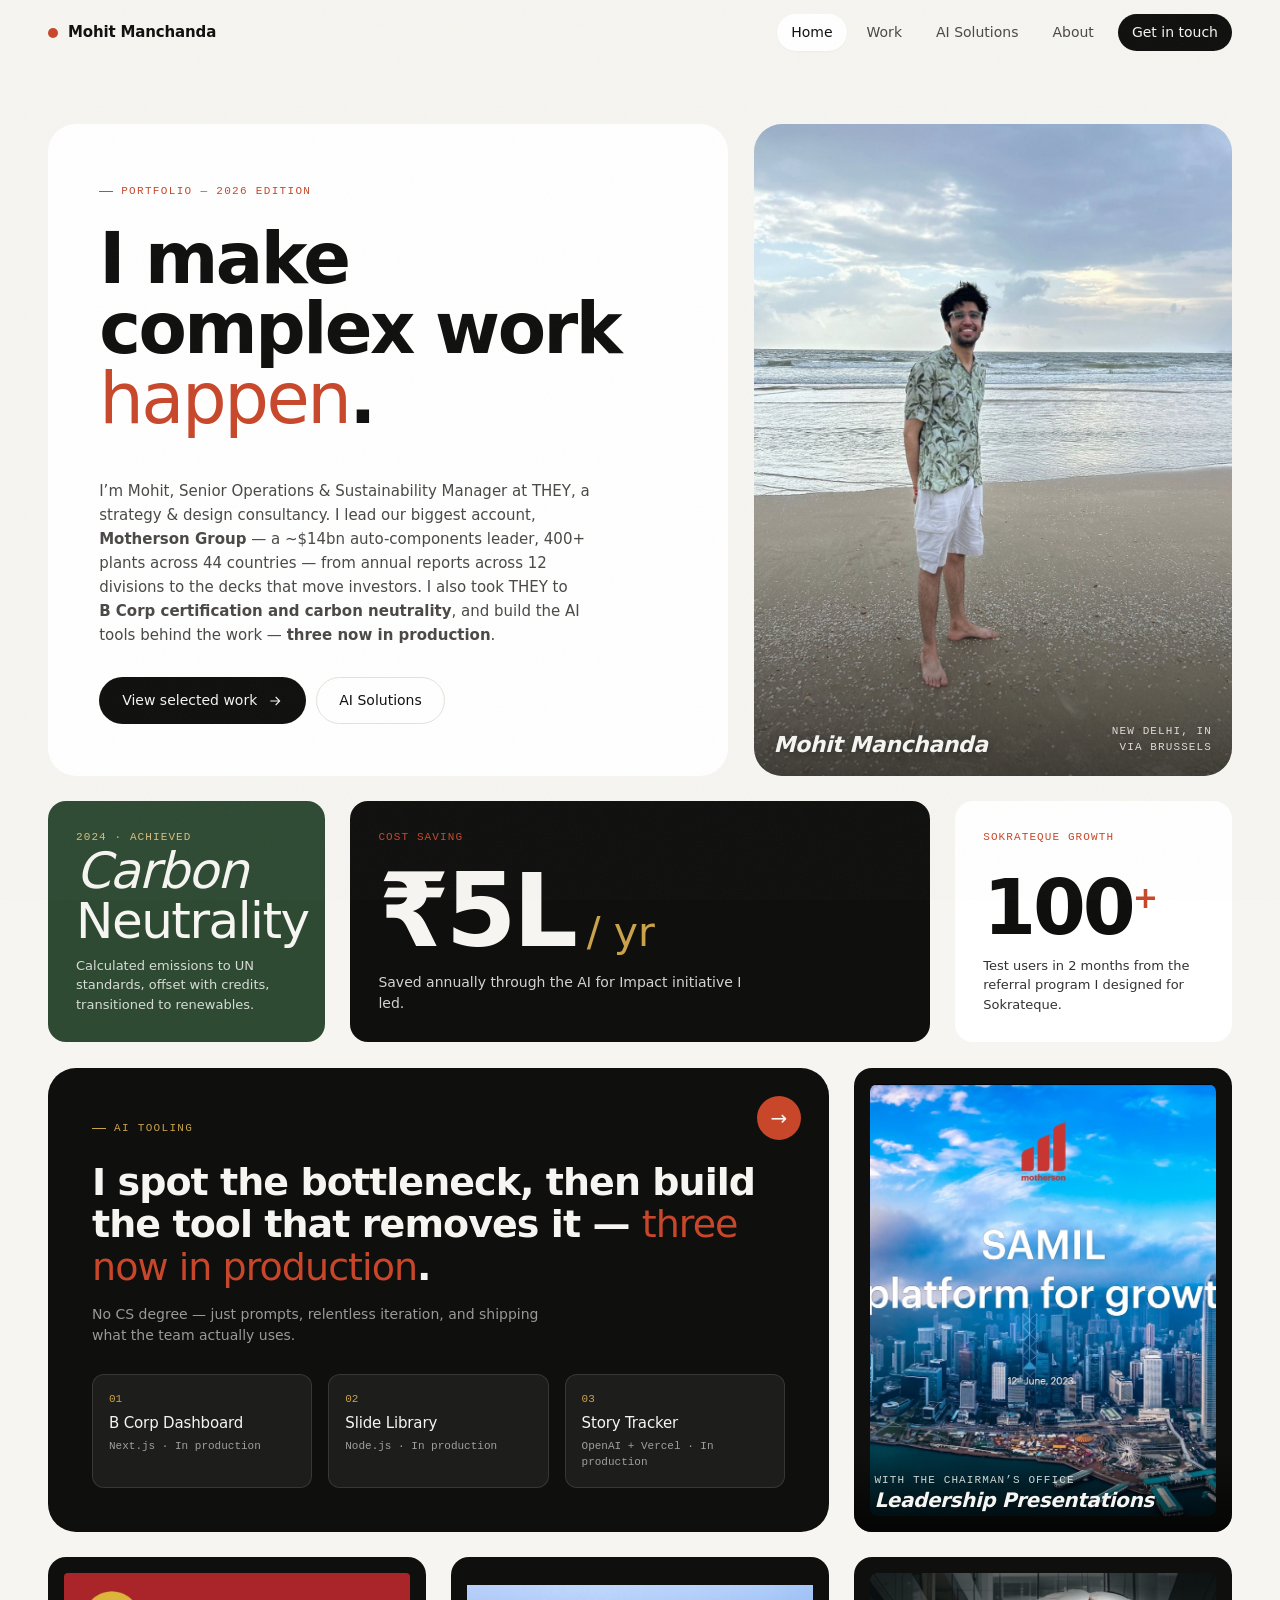
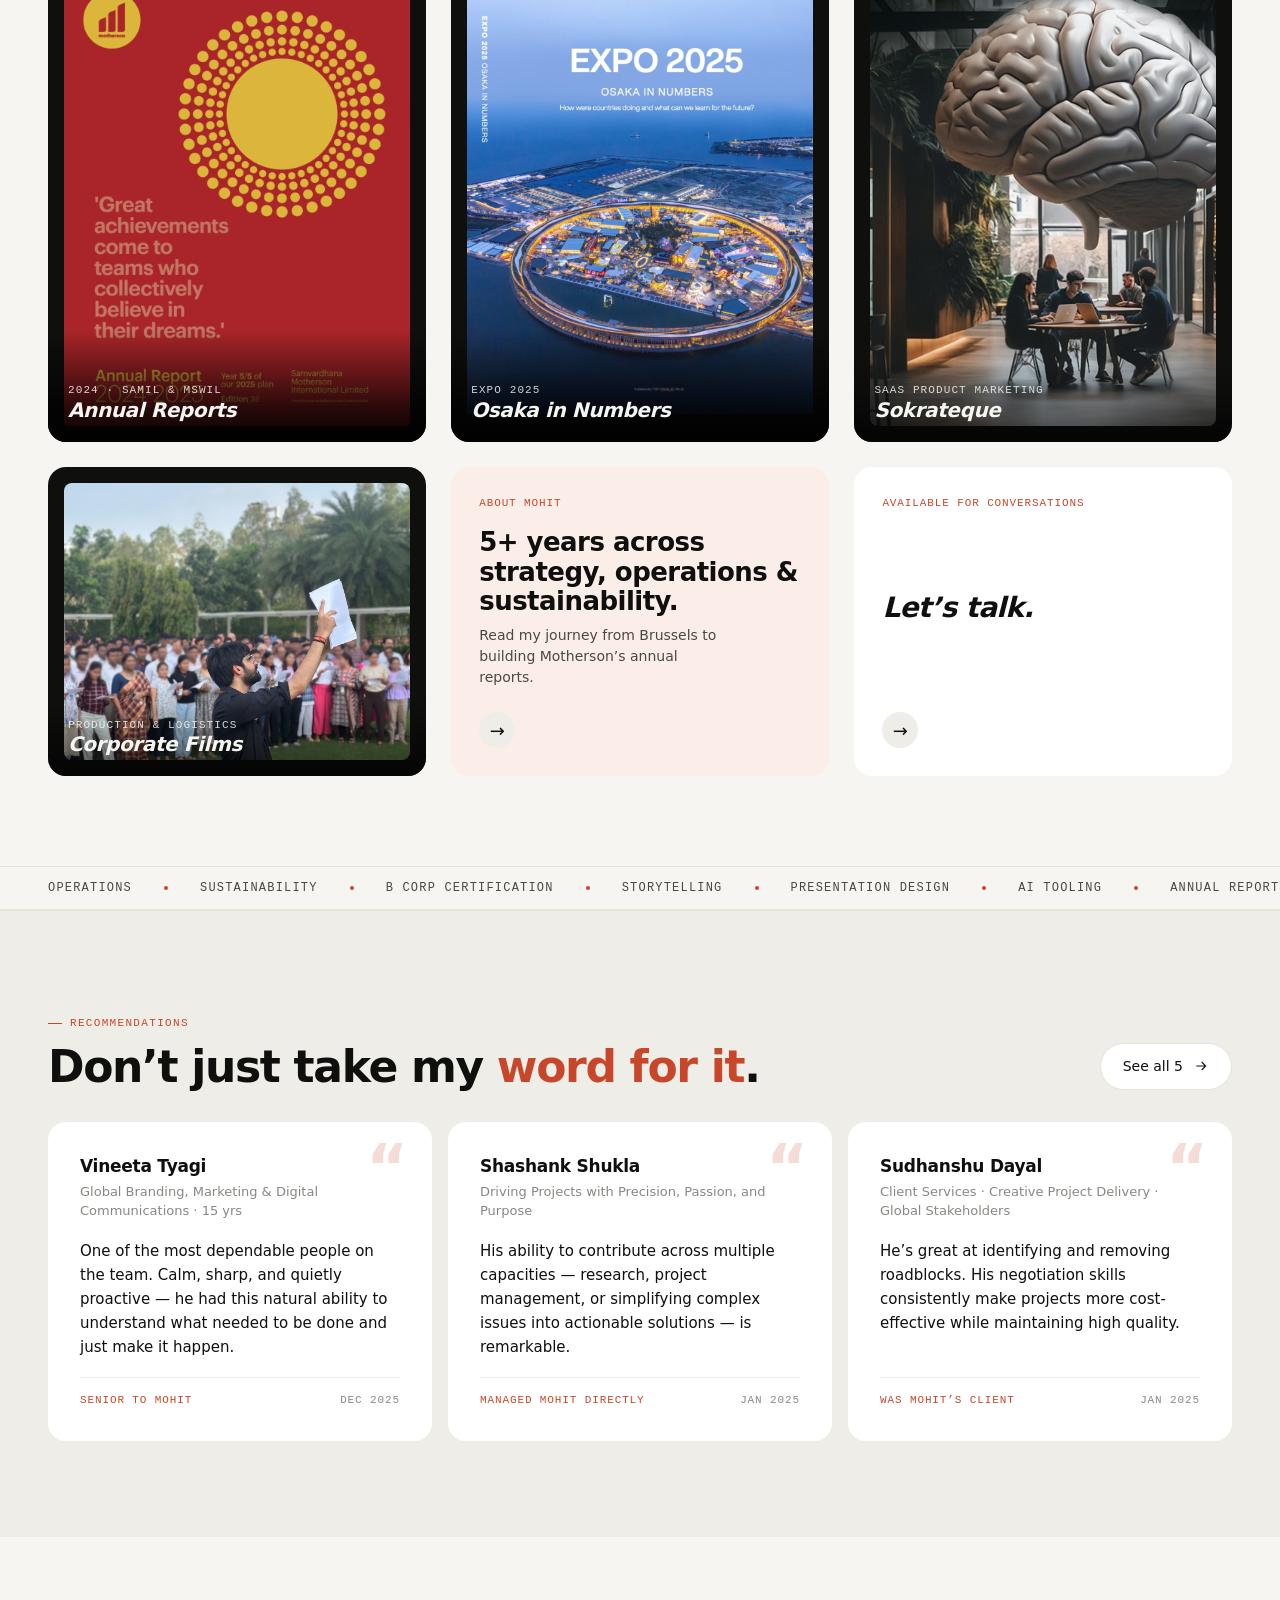
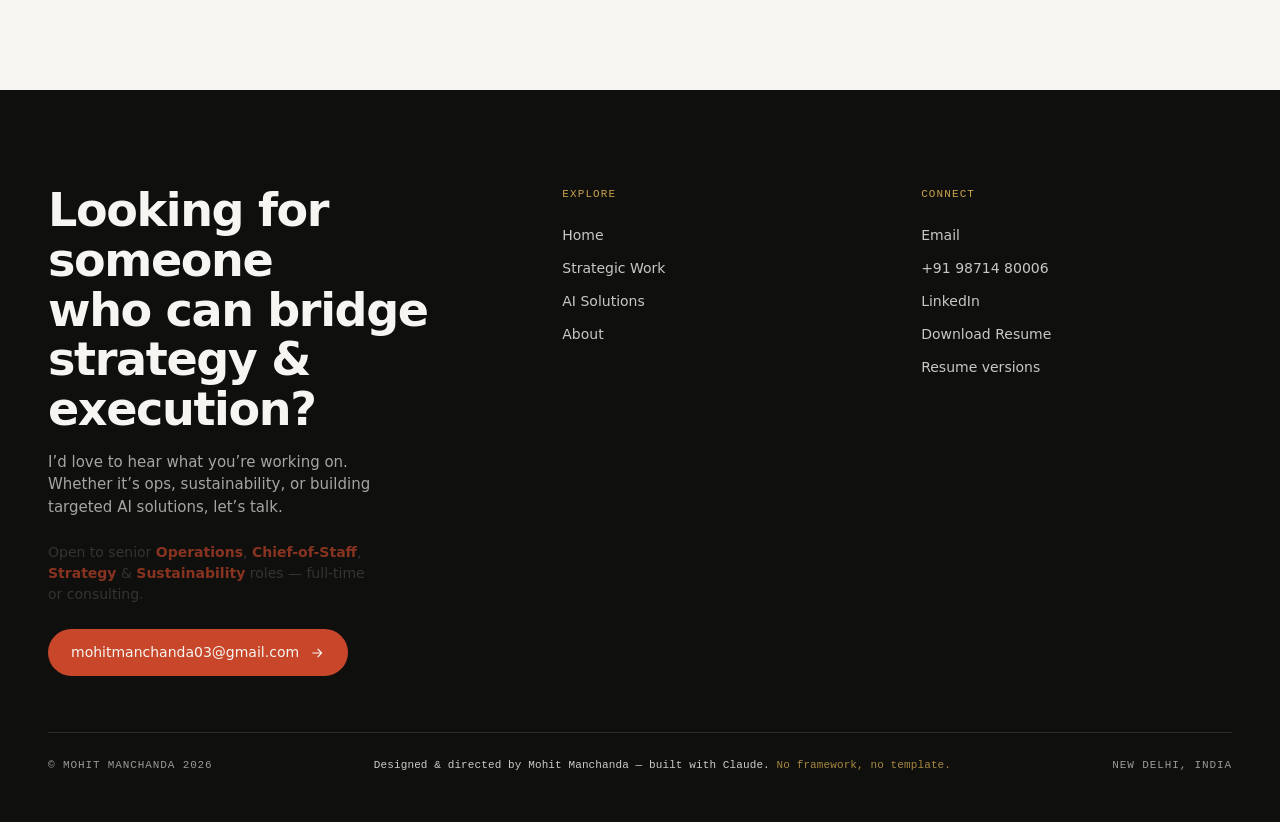
==== index.html @ 983c3a4b "Initial commit — Mohit Manchanda portfolio (static site) Hand-directed by Mohit, built with Claude. " ====
<!DOCTYPE html>
<html lang="en">
<head>
  <meta charset="UTF-8">
  <meta name="viewport" content="width=device-width, initial-scale=1.0">
  <title>Mohit Manchanda — Senior Operations & Sustainability Manager</title>
  <meta name="description" content="Senior Ops & Sustainability Manager at THEY. I work with leadership to turn strategy into delivered outcomes for THEY's biggest client, Motherson Group (a ~$14bn global auto-components leader) — I also took THEY to Carbon Neutrality, and built the AI tools the work needs.">
  <link rel="icon" type="image/svg+xml" href="favicon.svg">
  <link rel="canonical" href="https://mohitmanchanda.me/">
  <!-- Social preview -->
  <meta property="og:type" content="website">
  <meta property="og:url" content="https://mohitmanchanda.me/">
  <meta property="og:title" content="Mohit Manchanda — Operations & strategy leader for complex, high-stakes work">
  <meta property="og:description" content="Senior Ops & Sustainability Manager at THEY. Leads the work for THEY's biggest client, Motherson Group (~$14bn global auto-components leader). Took THEY to Carbon Neutrality. Builds the AI tools the work needs.">
  <meta property="og:image" content="https://mohitmanchanda.me/images/og-image.jpg">
  <meta property="og:image:width" content="1200">
  <meta property="og:image:height" content="630">
  <meta name="twitter:card" content="summary_large_image">
  <meta name="twitter:title" content="Mohit Manchanda — Operations & strategy leader for complex, high-stakes work">
  <meta name="twitter:description" content="Senior Ops & Sustainability Manager. Leads the work for Motherson Group (~$14bn auto-components leader). Took THEY to Carbon Neutrality. Builds the AI tools the work needs.">
  <meta name="twitter:image" content="https://mohitmanchanda.me/images/og-image.jpg">
  <script>document.documentElement.classList.add("motion");</script>

  <link rel="stylesheet" href="style.css">
</head>
<body>
  <a href="#main" class="skip-link">Skip to main content</a>

  <!-- Shared Nav -->
  <nav class="nav">
    <div class="nav-inner">
      <a href="index.html" class="brand">
        <span class="brand-dot"></span>
        <span>Mohit Manchanda</span>
      </a>
      <div class="nav-links">
        <a href="index.html" class="active">Home</a>
        <a href="work.html">Work</a>
        <a href="tools.html">AI Solutions</a>
        <a href="about.html">About</a>
        <a href="about.html#contact" class="nav-cta">Get in touch</a>
      </div>
      <button class="nav-toggle" aria-label="Open menu" aria-expanded="false">
        <svg viewBox="0 0 24 24" fill="none" stroke="currentColor" stroke-width="2" stroke-linecap="round">
          <line class="bar bar-top" x1="3" y1="7" x2="21" y2="7"/>
          <line class="bar bar-mid" x1="3" y1="12" x2="21" y2="12"/>
          <line class="bar bar-bot" x1="3" y1="17" x2="21" y2="17"/>
        </svg>
      </button>
    </div>
  </nav>

  <!-- ============================================
       BENTO GRID
       ============================================ -->
  <main class="bento" id="main">

    <!-- HERO -->
    <div class="tile-hero">
      <div>
        <span class="eyebrow">Portfolio &mdash; 2026 Edition</span>
        <h1>I make complex work<span class="gap-close" aria-hidden="true"></span><em>happen</em>.</h1>
      </div>
      <div class="hero-foot">
        <p>I&rsquo;m Mohit, Senior Operations &amp; Sustainability Manager at THEY, a strategy &amp; design consultancy. I lead our biggest account, <strong>Motherson Group</strong> &mdash; a ~$14bn auto-components leader, 400+ plants across 44 countries &mdash; from annual reports across 12 divisions to the decks that move investors. I also took THEY to <strong>B&nbsp;Corp certification and carbon neutrality</strong>, and build the AI tools behind the work &mdash; <strong>three now in production</strong>.</p>
        <div class="hero-ctas">
          <a href="work.html" class="btn-pill btn-dark">
            <span>View selected work</span>
            <svg viewBox="0 0 24 24" fill="none" stroke="currentColor" stroke-width="1.6"><path d="M5 12h14M13 6l6 6-6 6"/></svg>
          </a>
          <a href="tools.html" class="btn-pill btn-light">
            <span>AI Solutions</span>
          </a>
        </div>
      </div>
    </div>

    <!-- PORTRAIT -->
    <div class="tile-portrait">
      <img src="images/mohit-portrait.jpg" alt="Mohit Manchanda" width="1200" height="1600">
      <div class="portrait-tag">
        <span class="portrait-name"><em>Mohit Manchanda</em></span>
        <span class="portrait-meta">New Delhi, IN<br>via Brussels</span>
      </div>
    </div>

    <!-- STAT — Carbon Neutral -->
    <div class="tile-stat tile-carbon">
      <span class="stat-tag">2024 &middot; Achieved</span>
      <span class="stat-num"><em>Carbon</em><br>Neutrality</span>
      <span class="stat-sub">Calculated emissions to UN standards, offset with credits, transitioned to renewables.</span>
    </div>

    <!-- STAT — ₹5L savings -->
    <div class="tile-stat tile-saving">
      <span class="stat-tag">Cost saving</span>
      <span class="stat-num">&#8377;5L<em> / yr</em></span>
      <span class="stat-sub">Saved annually through the AI for Impact initiative I led.</span>
    </div>

    <!-- STAT — 100+ test users -->
    <div class="tile-stat tile-users">
      <span class="stat-tag">Sokrateque growth</span>
      <span class="stat-num"><span data-count="100">100</span><sup>+</sup></span>
      <span class="stat-sub">Test users in 2 months from the referral program I designed for Sokrateque.</span>
    </div>

    <!-- TOOLS — FEATURED -->
    <a href="tools.html" class="tile-tools">
      <div>
        <span class="eyebrow">AI tooling</span>
      </div>
      <h3>I spot the bottleneck, then build the tool that removes it &mdash; <em>three now in production</em>.</h3>
      <p class="tools-aside">No CS degree &mdash; just prompts, relentless iteration, and shipping what the team actually uses.</p>

      <div class="tools-row">
        <div class="tool-mini">
          <span class="tool-num">01</span>
          <span class="tool-name">B Corp Dashboard</span>
          <span class="tool-meta">Next.js &middot; In production</span>
        </div>
        <div class="tool-mini">
          <span class="tool-num">02</span>
          <span class="tool-name">Slide Library</span>
          <span class="tool-meta">Node.js &middot; In production</span>
        </div>
        <div class="tool-mini">
          <span class="tool-num">03</span>
          <span class="tool-name">Story Tracker</span>
          <span class="tool-meta">OpenAI + Vercel &middot; In production</span>
        </div>
      </div>

      <span class="tools-arrow">&rarr;</span>
    </a>

    <!-- WORK PREVIEW: Leadership Presentations -->
    <a href="work.html#leadership" class="tile-work">
      <img loading="lazy" src="images/slide-samil-platform.jpg" alt="SAMIL investor presentation title slide for Motherson">
      <div class="work-overlay">
        <div>
          <div class="work-tag">With the Chairman&rsquo;s office</div>
          <div class="work-title"><em>Leadership Presentations</em></div>
        </div>
      </div>
    </a>

    <!-- WORK PREVIEW: Annual Reports -->
    <a href="work.html#annual-reports" class="tile-work is-cover">
      <img loading="lazy" src="images/annual-samil-2025.jpg" alt="SAMIL Annual Report 2024-25">
      <div class="work-overlay">
        <div>
          <div class="work-tag">2024 &middot; SAMIL &amp; MSWIL</div>
          <div class="work-title"><em>Annual Reports</em></div>
        </div>
      </div>
    </a>

    <!-- WORK PREVIEW: Osaka Expo -->
    <a href="work.html#osaka" class="tile-work is-cover">
      <img loading="lazy" src="images/osaka-cover.jpg" alt="Expo 2025 Osaka in Numbers">
      <div class="work-overlay">
        <div>
          <div class="work-tag">Expo 2025</div>
          <div class="work-title"><em>Osaka in Numbers</em></div>
        </div>
      </div>
    </a>

    <!-- WORK PREVIEW: Sokrateque -->
    <a href="work.html#sokrateque" class="tile-work">
      <img loading="lazy" src="images/sokrateque-creative.jpg" alt="Sokrateque AI platform">
      <div class="work-overlay">
        <div>
          <div class="work-tag">SaaS Product Marketing</div>
          <div class="work-title"><em>Sokrateque</em></div>
        </div>
      </div>
    </a>

    <!-- WORK PREVIEW: Corporate Films -->
    <a href="work.html#films" class="tile-work">
      <img loading="lazy" src="images/mohit-directing.jpg" alt="On set of a corporate film">
      <div class="work-overlay">
        <div>
          <div class="work-tag">Production &amp; Logistics</div>
          <div class="work-title"><em>Corporate Films</em></div>
        </div>
      </div>
    </a>

    <!-- ABOUT TILE -->
    <a href="about.html" class="tile-about">
      <span class="tag tag-accent">About Mohit</span>
      <div>
        <h3>5+ years across strategy, operations &amp; sustainability.</h3>
        <p>Read my journey from Brussels to building Motherson&rsquo;s annual reports.</p>
      </div>
      <span class="contact-arrow">&rarr;</span>
    </a>

    <!-- CONTACT TILE -->
    <a href="mailto:mohitmanchanda03@gmail.com" class="tile-contact">
      <span class="tag tag-accent">Available for conversations</span>
      <h3><em>Let&rsquo;s talk.</em></h3>
      <span class="contact-arrow">&rarr;</span>
    </a>

  </main>

  <!-- Marquee band -->
  <div class="marquee">
    <div class="marquee-track">
      <span>Operations</span> <span class="dot"></span>
      <span>Sustainability</span> <span class="dot"></span>
      <span>B Corp Certification</span> <span class="dot"></span>
      <span>Storytelling</span> <span class="dot"></span>
      <span>Presentation Design</span> <span class="dot"></span>
      <span>AI Tooling</span> <span class="dot"></span>
      <span>Annual Reports</span> <span class="dot"></span>
      <span>Cross-functional Leadership</span> <span class="dot"></span>
      <span>Operations</span> <span class="dot"></span>
      <span>Sustainability</span> <span class="dot"></span>
      <span>B Corp Certification</span> <span class="dot"></span>
      <span>Storytelling</span> <span class="dot"></span>
      <span>Presentation Design</span> <span class="dot"></span>
      <span>AI Tooling</span> <span class="dot"></span>
      <span>Annual Reports</span> <span class="dot"></span>
      <span>Cross-functional Leadership</span> <span class="dot"></span>
    </div>
  </div>

  <!-- Recommendations -->
  <section class="home-recs">
    <div class="home-recs-inner">
      <div class="home-recs-head">
        <div>
          <span class="eyebrow">Recommendations</span>
          <h2 class="home-recs-title">Don&rsquo;t just take my <em>word for it</em>.</h2>
        </div>
        <a href="about.html#recommendations" class="btn-pill btn-light">
          <span>See all 5</span>
          <svg viewBox="0 0 24 24" fill="none" stroke="currentColor" stroke-width="1.6"><path d="M5 12h14M13 6l6 6-6 6"/></svg>
        </a>
      </div>

      <div class="rec-grid rec-grid-3">
        <article class="rec">
          <header class="rec-head">
            <span class="rec-name">Vineeta Tyagi</span>
            <span class="rec-title">Global Branding, Marketing &amp; Digital Communications &middot; 15 yrs</span>
          </header>
          <p class="rec-quote">One of the most dependable people on the team. Calm, sharp, and quietly proactive &mdash; he had this natural ability to understand what needed to be done and just make it happen.</p>
          <div class="rec-foot">
            <span class="rec-relation">Senior to Mohit</span>
            <span class="rec-date">Dec 2025</span>
          </div>
        </article>

        <article class="rec">
          <header class="rec-head">
            <span class="rec-name">Shashank Shukla</span>
            <span class="rec-title">Driving Projects with Precision, Passion, and Purpose</span>
          </header>
          <p class="rec-quote">His ability to contribute across multiple capacities &mdash; research, project management, or simplifying complex issues into actionable solutions &mdash; is remarkable.</p>
          <div class="rec-foot">
            <span class="rec-relation">Managed Mohit directly</span>
            <span class="rec-date">Jan 2025</span>
          </div>
        </article>

        <article class="rec">
          <header class="rec-head">
            <span class="rec-name">Sudhanshu Dayal</span>
            <span class="rec-title">Client Services &middot; Creative Project Delivery &middot; Global Stakeholders</span>
          </header>
          <p class="rec-quote">He&rsquo;s great at identifying and removing roadblocks. His negotiation skills consistently make projects more cost-effective while maintaining high quality.</p>
          <div class="rec-foot">
            <span class="rec-relation">Was Mohit&rsquo;s client</span>
            <span class="rec-date">Jan 2025</span>
          </div>
        </article>
      </div>
    </div>
  </section>

  <!-- Shared Footer -->
  <footer class="footer">
    <div class="footer-inner">
      <div class="footer-lead">
        <h3>Looking for someone<br>who can bridge<br>strategy &amp; execution?</h3>
        <p>I&rsquo;d love to hear what you&rsquo;re working on. Whether it&rsquo;s ops, sustainability, or building targeted AI solutions, let&rsquo;s talk.</p>
        <p style="margin-top: 14px; font-size: 14px; color: var(--text-soft);">Open to senior <strong style="color: var(--accent);">Operations</strong>, <strong style="color: var(--accent);">Chief-of-Staff</strong>, <strong style="color: var(--accent);">Strategy</strong> &amp; <strong style="color: var(--accent);">Sustainability</strong> roles &mdash; full-time or consulting.</p>
        <a href="mailto:mohitmanchanda03@gmail.com" class="btn-pill">
          <span>mohitmanchanda03@gmail.com</span>
          <svg viewBox="0 0 24 24" fill="none" stroke="currentColor" stroke-width="1.6"><path d="M5 12h14M13 6l6 6-6 6"/></svg>
        </a>
      </div>
      <div class="footer-col">
        <h4>Explore</h4>
        <a href="index.html">Home</a>
        <a href="work.html">Strategic Work</a>
        <a href="tools.html">AI Solutions</a>
        <a href="about.html">About</a>
      </div>
      <div class="footer-col">
        <h4>Connect</h4>
        <a href="mailto:mohitmanchanda03@gmail.com">Email</a>
        <a href="tel:+919871480006">+91 98714 80006</a>
        <a href="https://www.linkedin.com/in/mohitmanchanda/" target="_blank">LinkedIn</a>
        <a href="Mohit_creative_resume.pdf" target="_blank">Download Resume</a>
        <a href="resumes.html">Resume versions</a>
      </div>
    </div>
    <div class="footer-base">
      <span>&copy; Mohit Manchanda 2026</span>
      <span class="colophon">Designed &amp; directed by Mohit Manchanda &mdash; built with Claude. <em>No framework, no template.</em></span>
      <span>New Delhi, India</span>
    </div>
  </footer>

  <script src="script.js"></script>
</body>
</html>
---- style.css ----
/* ============================================
   Mohit Manchanda — Portfolio
   Modern, confident, multi-page.
   ============================================ */

:root {
  /* Surface */
  --bg:           #F6F5F1;
  --bg-elevated:  #FFFFFF;
  --bg-dark:      #0F0F0E;
  --bg-soft:      #EFEDE7;

  /* Text */
  --text:         #0F0F0E;
  --text-soft:    #4A4845;
  --text-mute:    #8A8782;
  --text-invert:  #F6F5F1;

  /* Lines */
  --line:         #E5E2DA;
  --line-soft:    #EFEDE7;

  /* Accent — warm rust (committed) */
  --accent:       #C8472A;
  --accent-deep:  #9F371F;
  --accent-soft:  #FBEEE8;

  /* Secondary — moss (for sustainability tags) */
  --moss:         #2E4A33;
  --moss-soft:    #E6EEE5;

  /* Highlight */
  --gold:         #C9A24B;

  /* Type — Apple system stack everywhere */
  --font-sans: -apple-system, BlinkMacSystemFont, 'SF Pro Display', 'SF Pro Text', system-ui, 'Helvetica Neue', sans-serif;
  --font-serif: -apple-system, BlinkMacSystemFont, 'SF Pro Display', system-ui, sans-serif;
  --font-mono: ui-monospace, 'SF Mono', Menlo, Monaco, 'Cascadia Mono', monospace;

  /* Geometry */
  --radius: 18px;
  --radius-sm: 12px;
  --radius-lg: 28px;
  --edge: clamp(20px, 4vw, 48px);
  --max: 1440px;

  /* Shadow */
  --shadow-sm: 0 1px 2px rgba(15,15,14,0.04);
  --shadow-md: 0 8px 30px rgba(15,15,14,0.06);

  /* Motion */
  --ease: cubic-bezier(.2,.8,.2,1);
}

/* ---------- Reset ---------- */
*, *::before, *::after { box-sizing: border-box; margin: 0; padding: 0; }
html { scroll-behavior: smooth; -webkit-text-size-adjust: 100%; }
body {
  font-family: var(--font-sans);
  font-size: 16px;
  line-height: 1.5;
  color: var(--text);
  background: var(--bg);
  -webkit-font-smoothing: antialiased;
  -moz-osx-font-smoothing: grayscale;
  text-rendering: optimizeLegibility;
}
img { max-width: 100%; display: block; }
a { color: inherit; text-decoration: none; }
ul, ol { list-style: none; }
button { font: inherit; cursor: pointer; }

/* Subtle paper grain — adds warmth/tactility to the cream surface */
body::after {
  content: '';
  position: fixed;
  inset: 0;
  z-index: 9999;
  pointer-events: none;
  opacity: 0.04;
  background-image: url("data:image/svg+xml,%3Csvg xmlns='http://www.w3.org/2000/svg' width='200' height='200'%3E%3Cfilter id='n'%3E%3CfeTurbulence type='fractalNoise' baseFrequency='0.9' numOctaves='3' stitchTiles='stitch'/%3E%3C/filter%3E%3Crect width='100%25' height='100%25' filter='url(%23n)'/%3E%3C/svg%3E");
  background-size: 200px 200px;
}

/* Richer hover depth on interactive tiles */
.tile-work:hover,
.tile-about:hover,
.tile-contact:hover,
.tile-tools:hover,
.work-item:hover {
  transform: translateY(-5px);
  box-shadow: 0 22px 50px rgba(15,15,14,0.13);
  border-color: rgba(15,15,14,0.09);
}

/* ============================================
   SCROLL REVEAL (motion layer)
   Uses `translate` (independent of transform) so hover lifts never conflict.
   Gated behind .motion (set pre-paint) + reduced-motion preference.
   ============================================ */
@media (prefers-reduced-motion: no-preference) {
  .motion .tile-hero,
  .motion .tile-portrait,
  .motion .tile-stat,
  .motion .tile-tools,
  .motion .tile-work,
  .motion .tile-about,
  .motion .tile-contact,
  .motion .work-item,
  .motion .work-pair,
  .motion .statement-band-inner,
  .motion .tools-hero,
  .motion .tool-block,
  .motion .journey-row,
  .motion .skill-card,
  .motion .rec {
    opacity: 0;
    translate: 0 24px;
    transition:
      opacity 0.7s var(--ease),
      translate 0.7s var(--ease),
      transform 0.28s var(--ease),
      box-shadow 0.28s var(--ease);
  }
  .motion .reveal-in {
    opacity: 1;
    translate: 0 0;
  }
}

/* Scroll progress bar */
.scroll-progress {
  position: fixed;
  top: 0;
  left: 0;
  height: 2px;
  width: 0;
  background: var(--accent);
  z-index: 10000;
  pointer-events: none;
  transition: width 0.08s linear;
}

/* Accessible keyboard focus on every interactive element */
a:focus-visible,
button:focus-visible,
.btn-pill:focus-visible,
.tile-work:focus-visible,
.tile-about:focus-visible,
.tile-contact:focus-visible,
.tile-tools:focus-visible,
.nav-links a:focus-visible,
.nav-toggle:focus-visible,
.modal-close:focus-visible,
.case-next:focus-visible {
  outline: 2px solid var(--accent);
  outline-offset: 3px;
  border-radius: 6px;
}

/* ============================================
   NAVIGATION (shared)
   ============================================ */
.nav {
  position: sticky;
  top: 0;
  z-index: 50;
  background: color-mix(in srgb, var(--bg) 88%, transparent);
  backdrop-filter: blur(20px) saturate(1.5);
  -webkit-backdrop-filter: blur(20px) saturate(1.5);
  border-bottom: 1px solid transparent;
  transition: border-color 200ms var(--ease);
}
.nav.scrolled { border-bottom-color: var(--line); }

.nav-inner {
  max-width: var(--max);
  margin: 0 auto;
  padding: 14px var(--edge);
  display: flex;
  align-items: center;
  justify-content: space-between;
  gap: 16px;
}

.brand {
  display: inline-flex;
  align-items: center;
  gap: 10px;
  font-weight: 600;
  font-size: 15px;
  letter-spacing: -0.01em;
}
.brand-dot {
  width: 10px; height: 10px;
  border-radius: 999px;
  background: var(--accent);
  display: inline-block;
}

/* Keyboard users: jump past the nav (visually hidden until focused) */
.skip-link {
  position: absolute;
  top: -100px;
  left: 16px;
  z-index: 100;
  padding: 10px 18px;
  background: var(--bg-dark);
  color: var(--text-invert);
  border-radius: 999px;
  font-size: 14px;
  font-weight: 500;
  transition: top 160ms var(--ease);
}
.skip-link:focus { top: 12px; }

/* Selected-slides gallery inside a case modal */
.case-slides {
  display: flex;
  flex-direction: column;
  gap: 22px;
  margin-top: 4px;
}
.case-slides figure { margin: 0; }
.case-slides img {
  width: 100%;
  aspect-ratio: 16 / 9;
  object-fit: cover;
  border-radius: var(--radius-sm);
  display: block;
  background: var(--bg-dark);
}
.case-slides figcaption {
  margin-top: 10px;
  font-size: 13px;
  line-height: 1.5;
  color: var(--text-mute);
}

/* Screen-reader-only (keeps headings/labels in the a11y tree without showing them) */
.visually-hidden {
  position: absolute;
  width: 1px; height: 1px;
  margin: -1px; padding: 0; border: 0;
  clip: rect(0 0 0 0); clip-path: inset(50%);
  overflow: hidden; white-space: nowrap;
}

.nav-links {
  display: flex;
  align-items: center;
  gap: 6px;
}
.nav-links a {
  font-size: 14px;
  color: var(--text-soft);
  padding: 8px 14px;
  border-radius: 999px;
  transition: color 180ms var(--ease), background 180ms var(--ease);
}
.nav-links a:hover { color: var(--text); background: var(--bg-soft); }
.nav-links a.active {
  color: var(--text);
  background: var(--bg-elevated);
  box-shadow: var(--shadow-sm);
}
.nav-cta {
  background: var(--text) !important;
  color: var(--text-invert) !important;
  margin-left: 4px;
}
.nav-cta:hover { background: var(--accent) !important; color: var(--text-invert) !important; }

/* Mobile menu */
.nav-toggle {
  display: none;
  background: none; border: 0;
  width: 40px; height: 40px;
  align-items: center; justify-content: center;
  border-radius: 999px;
  color: var(--text);
  cursor: pointer;
  transition: background 180ms var(--ease);
}
.nav-toggle:hover { background: var(--bg-soft); }
.nav-toggle svg { width: 22px; height: 22px; }
.nav-toggle .bar {
  transition: transform 240ms var(--ease), opacity 180ms var(--ease);
  transform-origin: center;
}
.nav-toggle.is-open .bar-top { transform: translateY(5.5px) rotate(45deg); }
.nav-toggle.is-open .bar-mid { opacity: 0; }
.nav-toggle.is-open .bar-bot { transform: translateY(-5.5px) rotate(-45deg); }

/* ============================================
   FOOTER (shared)
   ============================================ */
.footer {
  padding: clamp(48px, 8vw, 96px) var(--edge) clamp(24px, 4vw, 48px);
  background: var(--bg-dark);
  color: var(--text-invert);
  margin-top: clamp(80px, 12vw, 160px);
}
.footer-inner {
  max-width: var(--max);
  margin: 0 auto;
  display: grid;
  grid-template-columns: 1.5fr 1fr 1fr;
  gap: 48px;
  margin-bottom: 56px;
}
.footer-lead h3 {
  font-family: var(--font-sans);
  font-size: clamp(28px, 3.6vw, 48px);
  font-weight: 600;
  line-height: 1.08;
  letter-spacing: -0.03em;
  margin-bottom: 16px;
}
.footer-lead p {
  color: var(--text-invert);
  opacity: 0.65;
  font-size: 15px;
  max-width: 36ch;
  margin-bottom: 24px;
}
.footer-lead .btn-pill {
  background: var(--accent);
  color: var(--text-invert);
}
.footer-col h4 {
  font-family: var(--font-mono);
  font-size: 11px;
  text-transform: uppercase;
  letter-spacing: 0.1em;
  color: var(--gold);
  margin-bottom: 16px;
  font-weight: 500;
}
.footer-col a {
  display: block;
  font-size: 14px;
  padding: 6px 0;
  color: var(--text-invert);
  opacity: 0.8;
  transition: opacity 180ms var(--ease);
}
.footer-col a:hover { opacity: 1; color: var(--gold); }
.footer-base {
  max-width: var(--max);
  margin: 0 auto;
  padding-top: 24px;
  border-top: 1px solid color-mix(in srgb, var(--text-invert) 12%, transparent);
  display: flex;
  justify-content: space-between;
  font-family: var(--font-mono);
  font-size: 11px;
  text-transform: uppercase;
  letter-spacing: 0.08em;
  color: var(--text-invert);
}
.footer-base > span:not(.colophon) { opacity: 0.6; }   /* dim copyright/location, not the signature */
.footer-base .colophon {
  text-transform: none;
  letter-spacing: 0.01em;
  opacity: 0.82;
}
.footer-base .colophon em { font-style: normal; color: var(--gold); }

/* ============================================
   SHARED COMPONENTS
   ============================================ */

/* Pill buttons */
.btn-pill {
  display: inline-flex;
  align-items: center;
  gap: 10px;
  padding: 12px 22px;
  border-radius: 999px;
  font-weight: 500;
  font-size: 14px;
  transition: transform 220ms var(--ease), background 220ms var(--ease), color 220ms var(--ease);
  border: 1px solid transparent;
}
.btn-pill:hover { transform: translateY(-1px); }
.btn-pill svg { width: 16px; height: 16px; transition: transform 220ms var(--ease); }
.btn-pill:hover svg { transform: translateX(3px); }
.btn-dark { background: var(--text); color: var(--text-invert); }
.btn-dark:hover { background: var(--accent); }
.btn-light { background: var(--bg-elevated); color: var(--text); border-color: var(--line); }
.btn-light:hover { border-color: var(--text); }

/* Eyebrow label */
.eyebrow {
  display: inline-flex;
  align-items: center;
  gap: 8px;
  font-family: var(--font-mono);
  font-size: 11px;
  text-transform: uppercase;
  letter-spacing: 0.12em;
  color: var(--accent);
  font-weight: 500;
}
.eyebrow::before {
  content: '';
  width: 14px; height: 1px;
  background: var(--accent);
}

/* Page heading */
.page-head {
  max-width: var(--max);
  margin: 0 auto;
  padding: clamp(48px, 8vw, 96px) var(--edge) clamp(32px, 4vw, 56px);
}
.page-head h1 {
  font-family: var(--font-sans);
  font-weight: 600;
  font-size: clamp(40px, 6vw, 88px);
  line-height: 1.02;
  letter-spacing: -0.035em;
  margin: 16px 0 24px;
  max-width: 18ch;
}
.page-head h1 em {
  font-style: normal;
  font-weight: 500;
  color: var(--accent);
}
.page-head .lede {
  font-size: clamp(17px, 1.4vw, 20px);
  line-height: 1.5;
  color: var(--text-soft);
  max-width: 56ch;
}

/* Cards (bento-style) */
.card {
  background: var(--bg-elevated);
  border-radius: var(--radius);
  padding: 24px;
  position: relative;
  overflow: hidden;
  transition: transform 280ms var(--ease), box-shadow 280ms var(--ease);
}
.card-link:hover { transform: translateY(-2px); box-shadow: var(--shadow-md); }
.card-dark { background: var(--bg-dark); color: var(--text-invert); }
.card-accent { background: var(--accent); color: var(--text-invert); }
.card-moss { background: var(--moss); color: var(--text-invert); }
.card-soft { background: var(--bg-soft); }

/* Tag */
.tag {
  display: inline-flex;
  align-items: center;
  font-family: var(--font-mono);
  font-size: 11px;
  text-transform: uppercase;
  letter-spacing: 0.08em;
  color: var(--text-mute);
  font-weight: 500;
}
.tag-accent { color: var(--accent); }
.tag-gold { color: var(--gold); }
.tag-moss { color: var(--moss); }

/* ============================================
   HOME — BENTO GRID
   ============================================ */
.bento {
  max-width: var(--max);
  margin: 0 auto;
  padding: clamp(32px, 4.5vw, 64px) var(--edge) clamp(56px, 7vw, 96px);
  display: grid;
  grid-template-columns: repeat(12, 1fr);
  grid-auto-rows: minmax(180px, auto);
  gap: clamp(20px, 2vw, 28px);
}

/* HERO tile (large, top-left, spans 7 cols 3 rows) */
.tile-hero {
  grid-column: span 7;
  grid-row: span 3;
  background: var(--bg-elevated);
  border-radius: var(--radius-lg);
  padding: clamp(28px, 4vw, 56px);
  display: flex;
  flex-direction: column;
  justify-content: flex-start;
  position: relative;
  overflow: hidden;
}
.tile-hero .eyebrow { margin-bottom: 24px; }
.tile-hero h1 {
  font-family: var(--font-sans);
  font-weight: 600;
  font-size: clamp(40px, 5.5vw, 80px);
  line-height: 1;
  letter-spacing: -0.035em;
  color: var(--text);
  max-width: 16ch;
}
.tile-hero h1 em {
  font-style: normal;
  font-weight: 500;
  color: var(--accent);
}
/* Signature: the gap before "happen" closes into a rust tick on load — "notice the gap, then close it" */
.tile-hero h1 .gap-close {
  display: inline-block;
  position: relative;
  width: 0.26em;
  height: 0.16em;
  vertical-align: baseline;
}
.tile-hero h1 .gap-close::before {
  content: "";
  position: absolute;
  left: 50%;
  bottom: 0.16em;
  width: 0.17em;
  height: 0.17em;
  transform: translateX(-50%);
  background: var(--accent);
  border-radius: 999px;
  opacity: 0;                 /* invisible at rest; only the on-load gesture shows it */
}
@media (prefers-reduced-motion: no-preference) {
  .motion .tile-hero h1 .gap-close::before {
    animation: gapClose 1.05s var(--ease) 0.4s both;
  }
  /* a rust hairline (the gap) appears, closes into a dot (the brand mark), holds a beat, then resolves away */
  @keyframes gapClose {
    0%   { width: 1.6em; height: 3px; opacity: 0; }
    22%  { opacity: 1; }
    55%  { width: 0.17em; height: 0.17em; opacity: 1; }
    78%  { width: 0.17em; height: 0.17em; opacity: 1; }
    100% { width: 0.17em; height: 0.17em; opacity: 0; }
  }
}
.tile-hero .hero-foot {
  display: flex;
  flex-direction: column;
  align-items: flex-start;
  gap: clamp(24px, 2.4vw, 32px);
  margin-top: clamp(28px, 3.5vw, 44px);
}
.tile-hero .hero-foot p {
  font-size: 15px;
  color: var(--text-soft);
  max-width: 54ch;
  line-height: 1.6;
}
.tile-hero .hero-ctas {
  display: flex;
  gap: 10px;
  flex-shrink: 0;
}

/* PORTRAIT tile (right of hero, spans 5 cols 3 rows) */
.tile-portrait {
  grid-column: span 5;
  grid-row: span 3;
  border-radius: var(--radius-lg);
  overflow: hidden;
  position: relative;
  background: var(--bg-soft);
}
.tile-portrait::after {
  content: '';
  position: absolute;
  inset: auto 0 0 0;
  height: 42%;
  background: linear-gradient(to top, rgba(0,0,0,0.6) 0%, rgba(0,0,0,0) 100%);
  pointer-events: none;
}
.tile-portrait img {
  width: 100%;
  height: 100%;
  object-fit: cover;
  object-position: center 22%;
  transition: transform 800ms var(--ease);
}
.tile-portrait:hover img { transform: scale(1.03); }
.tile-portrait .portrait-tag {
  position: absolute;
  z-index: 1;
  bottom: 20px;
  left: 20px;
  right: 20px;
  display: flex;
  justify-content: space-between;
  align-items: end;
  color: var(--text-invert);
  text-shadow: 0 1px 8px rgba(0,0,0,0.4);
}
.tile-portrait .portrait-name {
  font-family: var(--font-sans);
  font-size: 22px;
  line-height: 1;
  font-weight: 600;
  letter-spacing: -0.02em;
}
.tile-portrait .portrait-meta {
  font-family: var(--font-mono);
  font-size: 11px;
  text-transform: uppercase;
  letter-spacing: 0.1em;
  text-align: right;
  opacity: 0.85;
}

/* STAT tiles */
.tile-stat {
  grid-column: span 4;
  display: flex;
  flex-direction: column;
  justify-content: space-between;
  padding: 28px;
  border-radius: var(--radius);
  min-height: 200px;
}
.tile-stat .stat-tag {
  font-family: var(--font-mono);
  font-size: 11px;
  text-transform: uppercase;
  letter-spacing: 0.1em;
  font-weight: 500;
}
.tile-stat .stat-num {
  font-family: var(--font-sans);
  font-weight: 600;
  font-size: clamp(48px, 6vw, 76px);
  line-height: 1;
  letter-spacing: -0.04em;
  margin-top: auto;
  font-feature-settings: 'tnum', 'lnum';
}
.tile-stat .stat-sub {
  font-size: 13px;
  line-height: 1.5;
  margin-top: 10px;
  opacity: 0.85;
}

.tile-stat.tile-carbon {
  background: var(--moss);
  color: var(--text-invert);
}
.tile-stat.tile-carbon .stat-tag { color: #D9BE7A; } /* lighter gold → clears WCAG-AA on moss */
.tile-stat.tile-carbon .stat-num {
  font-weight: 500;
  letter-spacing: -0.03em;
  font-size: clamp(34px, 4vw, 50px);
}

.tile-stat.tile-saving {
  background: var(--bg-dark);
  color: var(--text-invert);
}
.tile-stat.tile-saving .stat-tag { color: var(--accent); }
.tile-stat.tile-saving .stat-num em {
  font-style: normal;
  font-weight: 400;
  font-size: 0.4em;
  color: var(--gold);
  letter-spacing: 0;
}

.tile-stat.tile-users {
  background: var(--bg-elevated);
}
.tile-stat.tile-users .stat-tag { color: var(--accent); }
.tile-stat.tile-users .stat-num sup {
  font-size: 0.4em;
  color: var(--accent);
  vertical-align: super;
}

/* Feature the ₹5L cost-saving stat on desktop (dominant, wide) */
@media (min-width: 1025px) {
  .tile-stat.tile-carbon { grid-column: span 3; }
  .tile-stat.tile-saving { grid-column: span 6; }
  .tile-stat.tile-users  { grid-column: span 3; }
  .tile-stat.tile-saving .stat-num { font-size: clamp(72px, 8vw, 108px); }
  .tile-stat.tile-saving .stat-sub { font-size: 14px; max-width: 42ch; }
}

/* TOOLS tile — FEATURED prominently */
.tile-tools {
  grid-column: span 8;
  grid-row: span 1;
  background: var(--bg-dark);
  color: var(--text-invert);
  border-radius: var(--radius-lg);
  padding: clamp(28px, 4vw, 44px);
  display: flex;
  flex-direction: column;
  gap: 24px;
  position: relative;
  overflow: hidden;
  text-decoration: none;
  transition: transform 280ms var(--ease);
}
.tile-tools:hover { transform: translateY(-2px); }
.tile-tools .eyebrow { color: var(--gold); }
.tile-tools .eyebrow::before { background: var(--gold); }
.tile-tools h3 {
  font-family: var(--font-sans);
  font-weight: 600;
  font-size: clamp(26px, 3.2vw, 38px);
  line-height: 1.12;
  letter-spacing: -0.025em;
  max-width: 30ch;
}
.tile-tools h3 em { color: var(--accent); font-style: normal; font-weight: 500; }
.tile-tools .tools-aside {
  font-size: 14px;
  line-height: 1.5;
  color: color-mix(in srgb, var(--text-invert) 60%, transparent);
  max-width: 52ch;
  margin: -8px 0 0;
}
.tools-row {
  display: grid;
  grid-template-columns: repeat(3, 1fr);
  gap: 16px;
  margin-top: 4px;
}
.tool-mini {
  padding: 16px;
  background: color-mix(in srgb, var(--text-invert) 6%, transparent);
  border: 1px solid color-mix(in srgb, var(--text-invert) 12%, transparent);
  border-radius: var(--radius-sm);
  display: flex;
  flex-direction: column;
  gap: 6px;
}
.tool-mini .tool-num {
  font-family: var(--font-mono);
  font-size: 11px;
  color: var(--gold);
}
.tool-mini .tool-name {
  font-family: var(--font-sans);
  font-size: 15px;
  line-height: 1.2;
  font-weight: 500;
  letter-spacing: -0.01em;
}
.tool-mini .tool-meta {
  font-size: 11px;
  opacity: 0.6;
  font-family: var(--font-mono);
}
.tile-tools .tools-arrow {
  position: absolute;
  top: 28px;
  right: 28px;
  width: 44px; height: 44px;
  background: var(--accent);
  color: var(--text-invert);
  border-radius: 999px;
  display: flex;
  align-items: center;
  justify-content: center;
  font-size: 20px;
  transition: transform 280ms var(--ease);
}
.tile-tools:hover .tools-arrow { transform: translate(4px, -4px); }

/* WORK PREVIEW tiles — uniform dark frame */
.tile-work {
  grid-column: span 4;
  border-radius: var(--radius);
  overflow: hidden;
  position: relative;
  display: block;
  min-height: 260px;
  background: var(--bg-dark);
  padding: 16px;
  transition: transform 280ms var(--ease);
}
.tile-work:hover { transform: translateY(-2px); }
.tile-work img {
  object-fit: cover;
  position: absolute;
  inset: 16px;
  width: calc(100% - 32px);
  height: calc(100% - 32px);
  border-radius: 8px;
  transition: transform 800ms var(--ease);
}
.tile-work:hover img { transform: scale(1.03); }

/* Portrait covers — show whole image (no crop) inside the frame */
.tile-work.is-cover img {
  position: static;
  object-fit: contain;
  width: 100%;
  height: 100%;
  border-radius: 4px;
}
/* Knock back the very saturated red annual cover so it stops out-shouting the rust brand accent */
.tile-work img[src*="annual-samil-2025"] { filter: saturate(0.8) brightness(0.9); }

/* Overlay sits inside the framed image area */
.tile-work .work-overlay {
  position: absolute;
  inset: auto 16px 16px 16px;
  padding: 24px 20px 20px;
  background: linear-gradient(to top, rgba(0,0,0,0.85) 0%, rgba(0,0,0,0) 100%);
  border-radius: 0 0 8px 8px;
}
.tile-work.is-cover .work-overlay {
  background: linear-gradient(to top, rgba(0,0,0,0.94) 0%, rgba(0,0,0,0.78) 28%, rgba(0,0,0,0) 100%);
  border-radius: 0 0 4px 4px;
  padding-top: 52px;
}
.tile-work .work-overlay {
  position: absolute;
  inset: auto 0 0 0;
  padding: 20px;
  color: var(--text-invert);
  background: linear-gradient(to top, rgba(0,0,0,0.7) 0%, rgba(0,0,0,0) 100%);
  display: flex;
  justify-content: space-between;
  align-items: end;
}
.tile-work .work-title {
  font-family: var(--font-sans);
  font-size: 20px;
  line-height: 1.15;
  font-weight: 600;
  letter-spacing: -0.02em;
}
.tile-work .work-tag {
  font-family: var(--font-mono);
  font-size: 11px;
  text-transform: uppercase;
  letter-spacing: 0.1em;
  opacity: 0.85;
}

/* CONTACT tile */
.tile-contact {
  grid-column: span 4;
  background: var(--bg-elevated);
  border-radius: var(--radius);
  padding: 28px;
  display: flex;
  flex-direction: column;
  justify-content: space-between;
  text-decoration: none;
  transition: transform 280ms var(--ease), background 280ms var(--ease);
}
.tile-contact:hover { transform: translateY(-2px); background: var(--accent); color: var(--text-invert); }
.tile-contact:hover .tag { color: var(--text-invert); opacity: 0.85; }
.tile-contact:hover .contact-arrow { background: var(--text-invert); color: var(--accent); }
.tile-contact h3 {
  font-family: var(--font-sans);
  font-size: 28px;
  line-height: 1.1;
  margin-top: 16px;
  font-weight: 600;
  letter-spacing: -0.025em;
}
.contact-arrow {
  width: 36px; height: 36px;
  border-radius: 999px;
  background: var(--bg-soft);
  color: var(--text);
  display: inline-flex;
  align-items: center;
  justify-content: center;
  font-size: 18px;
  margin-top: 24px;
  transition: background 280ms var(--ease), color 280ms var(--ease);
}

/* ABOUT-MINI tile */
.tile-about {
  grid-column: span 4;
  background: var(--accent-soft);
  border-radius: var(--radius);
  padding: 28px;
  display: flex;
  flex-direction: column;
  justify-content: space-between;
  text-decoration: none;
  color: var(--text);
  transition: transform 280ms var(--ease);
}
.tile-about:hover { transform: translateY(-2px); }
.tile-about h3 {
  font-family: var(--font-sans);
  font-size: 26px;
  line-height: 1.15;
  margin-top: 16px;
  font-weight: 600;
  letter-spacing: -0.02em;
}
.tile-about p {
  font-size: 14px;
  color: var(--text-soft);
  margin-top: 8px;
  max-width: 28ch;
}

/* MARQUEE band */
.marquee {
  max-width: var(--max);
  margin: 0 auto;
  padding: 12px var(--edge);
  border-top: 1px solid var(--line);
  border-bottom: 1px solid var(--line);
  background: var(--bg);
  overflow: hidden;
  display: flex;
  gap: 32px;
  align-items: center;
  font-family: var(--font-mono);
  font-size: 12px;
  text-transform: uppercase;
  letter-spacing: 0.1em;
  color: var(--text-soft);
  white-space: nowrap;
}
.marquee-track {
  display: inline-flex;
  align-items: center;
  gap: 32px;
  animation: marquee 40s linear infinite;
}
.marquee-track > span { display: inline-flex; align-items: center; gap: 8px; }
.marquee-track .dot { width: 4px; height: 4px; border-radius: 999px; background: var(--accent); }

@keyframes marquee {
  from { transform: translateX(0); }
  to { transform: translateX(-50%); }
}

/* ============================================
   WORK PAGE
   ============================================ */
.work-grid {
  max-width: var(--max);
  margin: 0 auto;
  padding: 0 var(--edge) clamp(48px, 6vw, 80px);
  display: grid;
  grid-template-columns: repeat(12, 1fr);
  gap: 14px;
}

.work-item {
  background: var(--bg-elevated);
  border-radius: var(--radius);
  overflow: hidden;
  display: flex;
  flex-direction: column;
  position: relative;
  align-self: start;                 /* size to content — no stretched/empty cards beside a taller one */
  border: 1px solid rgba(15, 15, 14, 0.05);
  box-shadow: 0 1px 2px rgba(15,15,14,0.03), 0 6px 18px rgba(15,15,14,0.035);
  transition: transform 280ms var(--ease), box-shadow 280ms var(--ease), border-color 280ms var(--ease);
}
.work-item .work-image {
  aspect-ratio: 16/10;
  background: var(--bg-dark);
  padding: 12px;
  overflow: hidden;
  position: relative;
  border-radius: var(--radius-sm);
  margin: 12px 12px 0;
}
.work-item .work-image img {
  width: 100%;
  height: 100%;
  object-fit: cover;
  border-radius: 6px;
  transition: transform 800ms var(--ease);
}
.work-item:hover .work-image img { transform: scale(1.03); }

/* Alternating lighter frame — breaks the wall of dark frames into a rhythm */
.work-item .work-image.frame-light {
  background: var(--bg-soft);
}
.work-item .work-image.frame-light img {
  border: 1px solid var(--line);
}

/* Portrait covers shown in full (no crop) — same thin frame as the rest */
.work-item .work-image.is-cover {
  aspect-ratio: 4/5;
  background: var(--bg-dark);
  padding: 14px;
  display: flex;
  align-items: center;
  justify-content: center;
  border-radius: var(--radius-sm);
  margin: 12px 12px 0;
}
.work-item .work-image.is-cover img {
  width: auto;
  height: 100%;
  object-fit: contain;
  border-radius: 4px;
  box-shadow: 0 12px 40px rgba(0,0,0,0.4);
}
/* Report cover shown big in a feature slot: landscape frame, cover floated over a
   blurred backdrop of itself (so the wide frame reads as a framed poster, not empty mat) */
.work-item .work-image.is-cover-wide {
  aspect-ratio: 16/10;
}
.work-item .work-image.is-cover-wide::before {
  content: "";
  position: absolute;
  inset: 0;
  background-image: var(--cover-bg);
  background-size: cover;
  background-position: center;
  filter: blur(36px) saturate(1.3) brightness(0.5);
  transform: scale(1.3);
  z-index: 0;
}
.work-item .work-image.is-cover-wide img {
  position: relative;
  z-index: 1;
  height: 100%;
}

/* B Corp photo — focus on the team on the right */
img[src*="bcorp-spread"] {
  object-position: 72% 55%;
}
.work-item .work-body {
  padding: 28px;
  display: flex;
  flex-direction: column;
  gap: 12px;
  flex: 1;
}
.work-item .work-meta {
  display: flex;
  justify-content: space-between;
  align-items: center;
}
.work-item h3 {
  font-family: var(--font-sans);
  font-weight: 600;
  font-size: clamp(22px, 2.3vw, 30px);
  line-height: 1.1;
  letter-spacing: -0.025em;
}
.work-item h3 em { font-style: normal; font-weight: 500; color: var(--accent); }
.work-item .work-desc {
  font-size: 15px;
  line-height: 1.55;
  color: var(--text-soft);
}
.work-item .work-outcome {
  display: flex;
  align-items: baseline;
  gap: 12px;
  margin-top: auto;
  padding-top: 16px;
  border-top: 1px solid var(--line-soft);
}
.work-item .outcome-num {
  font-family: var(--font-sans);
  font-size: 28px;
  line-height: 1;
  color: var(--accent);
  font-weight: 600;
  letter-spacing: -0.025em;
  font-feature-settings: 'tnum';
}
.work-item .outcome-label {
  font-size: 13px;
  color: var(--text-mute);
}

/* Work item sizes */
.work-feature { grid-column: span 8; }
.work-half { grid-column: span 6; }
.work-third { grid-column: span 4; }

/* Full-width opening hero — poster on one side, roomy text panel on the other */
.work-hero {
  grid-column: span 12;
  flex-direction: row;
  align-items: stretch;
}
.work-hero .work-image {
  flex: 0 0 52%;
  margin: 14px 0 14px 14px;
}
.work-hero .work-body {
  flex: 1;
  justify-content: center;
  padding: clamp(32px, 4vw, 60px);
  gap: 18px;
}
.work-hero h3 { font-size: clamp(30px, 3.6vw, 46px); }
.work-hero .work-desc { font-size: 16px; line-height: 1.6; max-width: 46ch; }
.work-hero .open-hint { margin-top: 8px; }

/* Pair of related items (annual reports) */
.work-pair {
  grid-column: span 12;
  display: grid;
  grid-template-columns: 1fr 1fr;
  gap: 14px;
  background: var(--bg-elevated);
  border-radius: var(--radius);
  padding: 28px;
}
.work-pair .pair-cover {
  aspect-ratio: 3/4;
  background: var(--bg-dark);
  border-radius: var(--radius-sm);
  overflow: hidden;
  max-width: 280px;
  padding: 14px;
}
.work-pair .pair-cover img {
  width: 100%; height: 100%;
  object-fit: cover;
  border-radius: 4px;
}
.work-pair .pair-body {
  padding: 8px;
  display: flex;
  flex-direction: column;
  gap: 14px;
}
.work-pair .pair-body h3 {
  font-family: var(--font-sans);
  font-size: clamp(26px, 2.8vw, 38px);
  line-height: 1.1;
  font-weight: 600;
  letter-spacing: -0.03em;
}

/* ============================================
   CASE STUDY MODAL (work.html)
   ============================================ */

/* Make work-item clickable */
.work-item.clickable {
  cursor: pointer;
  border: 0;
  text-align: left;
  font: inherit;
  color: inherit;
  width: 100%;
  padding: 0;
}
.work-item.clickable:focus-visible {
  outline: 2px solid var(--accent);
  outline-offset: 4px;
}
.work-item .open-hint {
  display: inline-flex;
  align-items: center;
  gap: 6px;
  margin-top: auto;
  padding-top: 16px;
  border-top: 1px solid var(--line-soft);
  font-family: var(--font-mono);
  font-size: 11px;
  text-transform: uppercase;
  letter-spacing: 0.08em;
  color: var(--accent);
  font-weight: 500;
}
.work-item .open-hint::after {
  content: '\2192';
  transition: transform 200ms var(--ease);
}
.work-item.clickable:hover .open-hint::after {
  transform: translateX(4px);
}

/* Dialog (modal) */
.case-modal {
  border: 0;
  padding: 0;
  background: var(--bg-elevated);
  border-radius: var(--radius-lg);
  max-width: min(1100px, 94vw);
  max-height: 90vh;
  width: 100%;
  overflow: hidden;
  color: var(--text);
  box-shadow: 0 32px 100px rgba(0,0,0,0.3);
  margin: auto;
}
.case-modal::backdrop {
  background: rgba(15, 15, 14, 0.6);
  backdrop-filter: blur(8px);
  -webkit-backdrop-filter: blur(8px);
}

/* Open animation */
.case-modal {
  opacity: 0;
  transform: scale(0.96) translateY(20px);
  transition: opacity 280ms var(--ease), transform 280ms var(--ease), display 280ms allow-discrete, overlay 280ms allow-discrete;
}
.case-modal[open] {
  opacity: 1;
  transform: scale(1) translateY(0);
}
.case-modal::backdrop {
  opacity: 0;
  transition: opacity 280ms var(--ease), display 280ms allow-discrete, overlay 280ms allow-discrete;
}
.case-modal[open]::backdrop {
  opacity: 1;
}
@starting-style {
  .case-modal[open] {
    opacity: 0;
    transform: scale(0.96) translateY(20px);
  }
  .case-modal[open]::backdrop {
    opacity: 0;
  }
}

/* Modal layout */
.modal-shell {
  display: flex;
  flex-direction: column;
  max-height: 90vh;
}
.modal-close {
  position: absolute;
  top: 16px;
  right: 16px;
  z-index: 10;
  width: 40px;
  height: 40px;
  border-radius: 999px;
  background: var(--bg-elevated);
  border: 1px solid var(--line);
  color: var(--text);
  font-size: 18px;
  display: flex;
  align-items: center;
  justify-content: center;
  cursor: pointer;
  transition: background 200ms var(--ease), color 200ms var(--ease), transform 200ms var(--ease);
  box-shadow: var(--shadow-sm);
}
.modal-close:hover {
  background: var(--text);
  color: var(--text-invert);
  transform: rotate(90deg);
}

.modal-body {
  overflow-y: auto;
  scroll-behavior: smooth;
}

/* Case cover (inside modal) */
.case-cover {
  position: relative;
  overflow: hidden;
}
.case-cover img {
  width: 100%;
  height: auto;
  object-fit: contain;
  display: block;
}
.case-cover.is-tall img { aspect-ratio: 16/9; }
.case-cover.is-dark {
  background: var(--bg-dark);
  color: var(--text-invert);
  padding: clamp(36px, 6vw, 64px);
  aspect-ratio: 21/9;
  display: flex;
  align-items: center;
  justify-content: center;
}
.case-cover.is-moss {
  background: var(--moss);
  color: var(--text-invert);
  padding: clamp(36px, 6vw, 64px);
  aspect-ratio: 21/9;
  display: flex;
  align-items: center;
  justify-content: center;
}
.case-cover.is-pair {
  background: var(--bg-dark);
  padding: clamp(36px, 6vw, 64px);
  aspect-ratio: 21/9;
  display: flex;
  align-items: center;
  justify-content: center;
  gap: clamp(20px, 4vw, 60px);
}
.case-cover.is-pair img {
  width: auto;
  height: 100%;
  aspect-ratio: auto;
  object-fit: contain;
  box-shadow: 0 16px 50px rgba(0,0,0,0.4);
  max-height: 240px;
}

/* Quad cover — 4 report covers shown together */
.case-cover.is-quad {
  background: var(--bg-dark);
  padding: clamp(32px, 4vw, 56px) clamp(24px, 3vw, 40px);
  display: grid;
  grid-template-columns: repeat(4, 1fr);
  gap: clamp(16px, 2vw, 32px);
  align-items: end;
  justify-items: center;
}
.case-cover.is-quad figure {
  display: flex;
  flex-direction: column;
  align-items: center;
  gap: 14px;
  width: 100%;
}
.case-cover.is-quad img {
  width: 100%;
  height: auto;
  aspect-ratio: auto;
  object-fit: contain;
  box-shadow: 0 16px 50px rgba(0,0,0,0.5);
  border-radius: 4px;
}
.case-cover.is-quad figcaption {
  font-family: var(--font-mono);
  font-size: 11px;
  text-transform: uppercase;
  letter-spacing: 0.12em;
  color: var(--gold);
  text-align: center;
}
@media (max-width: 640px) {
  .case-cover.is-quad {
    grid-template-columns: repeat(2, 1fr);
    gap: 18px;
    padding: 24px 20px;
  }
}
.case-cover-figure {
  text-align: center;
}
.case-cover-figure .figure-label {
  font-family: var(--font-mono);
  font-size: 11px;
  text-transform: uppercase;
  letter-spacing: 0.12em;
  color: var(--gold);
  margin-bottom: 14px;
  display: block;
}
.case-cover-figure .figure-value {
  font-size: clamp(56px, 10vw, 120px);
  line-height: 1;
  font-weight: 600;
  letter-spacing: -0.04em;
  font-feature-settings: 'tnum';
  display: block;
}
.case-cover-figure .figure-value em {
  font-style: normal;
  font-weight: 400;
  font-size: 0.35em;
  color: var(--accent);
  letter-spacing: 0;
}
.case-cover-figure .figure-caption {
  font-size: 14px;
  color: var(--text-invert);
  opacity: 0.7;
  margin-top: 14px;
  max-width: 38ch;
  margin-left: auto;
  margin-right: auto;
}

/* Modal content padding wrapper */
.modal-inner {
  padding: clamp(28px, 4vw, 48px);
}

/* Case head */
.case-head {
  display: grid;
  grid-template-columns: 80px 1fr;
  gap: 24px;
  margin-bottom: 28px;
  align-items: start;
}
.case-num {
  font-size: clamp(36px, 4vw, 52px);
  line-height: 1;
  color: var(--accent);
  font-weight: 600;
  letter-spacing: -0.04em;
  font-feature-settings: 'tnum';
}
.case-title {
  font-family: var(--font-sans);
  font-weight: 600;
  font-size: clamp(26px, 3vw, 38px);
  line-height: 1.08;
  letter-spacing: -0.03em;
}
.case-title em { font-style: normal; font-weight: 500; color: var(--accent); }
.case-tagline {
  font-size: clamp(15px, 1.4vw, 18px);
  line-height: 1.5;
  color: var(--text-soft);
  margin-top: 12px;
}

/* Meta strip */
/* Headline result, surfaced at the top of each case so it scans in 2 seconds. */
.case-result {
  display: flex;
  align-items: baseline;
  flex-wrap: wrap;
  gap: 6px 14px;
  margin: 0 0 clamp(20px, 2.6vw, 30px);
  padding: 14px 18px;
  background: rgba(200, 71, 42, 0.07);
  border-left: 3px solid var(--accent);
  border-radius: 10px;
}
.case-result-label {
  font-family: var(--font-mono);
  font-size: 10px;
  letter-spacing: 0.16em;
  text-transform: uppercase;
  color: var(--accent);
  font-weight: 600;
  flex-shrink: 0;
}
.case-result-text {
  font-size: clamp(15px, 1.5vw, 18px);
  font-weight: 600;
  color: var(--text);
  line-height: 1.4;
}
.is-bcorp .case-result { background: var(--moss-soft); border-left-color: var(--moss); }
.is-bcorp .case-result-label { color: var(--moss); }

.case-meta-strip {
  display: grid;
  grid-template-columns: repeat(4, 1fr);
  gap: 16px;
  padding: 20px 0;
  border-top: 1px solid var(--line);
  border-bottom: 1px solid var(--line);
  margin-bottom: 32px;
}
.case-meta-strip > div {
  display: flex;
  flex-direction: column;
  gap: 4px;
}
.case-meta-strip .meta-label {
  font-family: var(--font-mono);
  font-size: 11px;
  text-transform: uppercase;
  letter-spacing: 0.1em;
  color: var(--accent);
}
.case-meta-strip .meta-value {
  font-size: 13px;
  color: var(--text);
  line-height: 1.4;
}
.case-meta-strip .meta-value strong { font-weight: 600; }

/* Case sections */
.case-content {
  display: flex;
  flex-direction: column;
  gap: 28px;
  max-width: 880px;
}
.case-section { display: flex; flex-direction: column; gap: 10px; }
.case-section h3 {
  font-family: var(--font-sans);
  font-weight: 600;
  font-size: 12px;
  letter-spacing: 0.08em;
  text-transform: uppercase;
  color: var(--accent);
}
.case-section p {
  font-size: 16px;
  line-height: 1.6;
  color: var(--text);
}
.case-section p strong { font-weight: 600; }
.case-section p em { font-style: normal; font-weight: 500; color: var(--accent); }
.case-section ul {
  display: flex;
  flex-direction: column;
  gap: 12px;
  margin-top: 4px;
}
.case-section li {
  padding-left: 24px;
  position: relative;
  font-size: 15px;
  line-height: 1.55;
  color: var(--text-soft);
}
.case-section li::before {
  content: '';
  position: absolute;
  left: 0;
  top: 11px;
  width: 12px;
  height: 1px;
  background: var(--accent);
}
.case-section li strong { color: var(--text); font-weight: 600; }

/* Outcomes inside modal */
.case-outcomes {
  display: grid;
  grid-template-columns: repeat(3, 1fr);
  gap: 1px;
  background: var(--line);
  border: 1px solid var(--line);
  border-radius: var(--radius-sm);
  margin-top: 6px;
  overflow: hidden;
}
.case-outcomes .outcome {
  background: var(--bg-elevated);
  padding: 18px;
  display: flex;
  flex-direction: column;
  gap: 4px;
}
.case-outcomes .out-num {
  font-size: clamp(24px, 2.5vw, 32px);
  line-height: 1;
  color: var(--text);
  font-weight: 600;
  letter-spacing: -0.03em;
  font-feature-settings: 'tnum';
}
.case-outcomes .out-num em {
  font-style: normal;
  font-size: 0.5em;
  color: var(--accent);
  letter-spacing: 0;
  font-weight: 400;
}
.case-outcomes .out-label {
  font-size: 11px;
  color: var(--text-mute);
  line-height: 1.4;
  font-family: var(--font-mono);
  text-transform: uppercase;
  letter-spacing: 0.06em;
}

/* Inline visual (graphs, diagrams) inside case sections */
.case-visual {
  margin-top: 16px;
  background: var(--bg-soft);
  border-radius: var(--radius-sm);
  padding: 12px;
  position: relative;
}
.case-visual img {
  width: 100%;
  height: auto;
  display: block;
  border-radius: 6px;
}
.case-visual figcaption {
  font-family: var(--font-mono);
  font-size: 11px;
  text-transform: uppercase;
  letter-spacing: 0.1em;
  color: var(--text-mute);
  text-align: center;
  margin-top: 10px;
  padding-bottom: 4px;
}

/* Modal footer — keeps the visitor moving */
.case-footer {
  display: flex;
  justify-content: space-between;
  align-items: center;
  gap: 16px;
  margin-top: 44px;
  padding-top: 28px;
  border-top: 1px solid var(--line);
  flex-wrap: wrap;
}
.case-next {
  background: none;
  border: 0;
  font: inherit;
  font-size: 14px;
  font-weight: 500;
  color: var(--text-soft);
  cursor: pointer;
  display: inline-flex;
  align-items: center;
  gap: 6px;
  transition: color 180ms var(--ease);
}
.case-next:hover { color: var(--accent); }
.case-next .next-label { color: var(--text); font-weight: 600; }

/* Learning quote */
.case-learning {
  margin-top: 6px;
  padding: 20px 24px;
  background: var(--accent-soft);
  border-radius: var(--radius-sm);
  font-size: 16px;
  line-height: 1.5;
  color: var(--text);
  font-weight: 500;
  letter-spacing: -0.005em;
}
.case-learning::before {
  content: '"';
  font-size: 36px;
  line-height: 0.5;
  color: var(--accent);
  vertical-align: -8px;
  margin-right: 4px;
  font-weight: 600;
}

/* B Corp variant */
.is-bcorp .case-section h3 { color: var(--moss); }
.is-bcorp .case-section li::before { background: var(--moss); }
.is-bcorp .case-meta-strip .meta-label { color: var(--moss); }
.is-bcorp .case-num { color: var(--moss); }
.is-bcorp .case-title em { color: var(--moss); }
.is-bcorp .case-learning { background: var(--moss-soft); }
.is-bcorp .case-learning::before { color: var(--moss); }

/* Tool callout in modal */
.case-tool-link {
  display: inline-flex;
  align-items: center;
  gap: 10px;
  padding: 10px 18px;
  background: var(--bg-dark);
  color: var(--text-invert);
  border-radius: 999px;
  font-size: 13px;
  font-weight: 500;
  margin-top: 6px;
  transition: background 220ms var(--ease);
  align-self: flex-start;
}
.case-tool-link:hover { background: var(--accent); }
.case-tool-link::before {
  content: '';
  width: 6px; height: 6px;
  border-radius: 999px;
  background: var(--gold);
}

/* Modal responsive */
@media (max-width: 640px) {
  .case-meta-strip { grid-template-columns: repeat(2, 1fr); gap: 14px; }
  .case-outcomes { grid-template-columns: 1fr; }
  .case-head { grid-template-columns: 1fr; gap: 12px; }
  .case-cover.is-pair { flex-direction: column; gap: 16px; }
  .case-cover.is-pair img { max-height: none; max-width: 50%; }
}

/* ============================================
   CASE STUDIES (work.html)
   ============================================ */

/* TOC strip */
.case-toc {
  position: sticky;
  top: 56px;
  z-index: 40;
  background: color-mix(in srgb, var(--bg) 92%, transparent);
  backdrop-filter: blur(20px) saturate(1.4);
  -webkit-backdrop-filter: blur(20px) saturate(1.4);
  border-top: 1px solid var(--line-soft);
  border-bottom: 1px solid var(--line-soft);
  margin-bottom: clamp(40px, 6vw, 80px);
}
.case-toc-inner {
  max-width: var(--max);
  margin: 0 auto;
  padding: 14px var(--edge);
  display: flex;
  gap: 4px;
  overflow-x: auto;
  scrollbar-width: none;
}
.case-toc-inner::-webkit-scrollbar { display: none; }
.case-toc-inner a {
  font-family: var(--font-mono);
  font-size: 11px;
  text-transform: uppercase;
  letter-spacing: 0.08em;
  color: var(--text-mute);
  padding: 8px 14px;
  border-radius: 999px;
  white-space: nowrap;
  transition: color 180ms var(--ease), background 180ms var(--ease);
  flex-shrink: 0;
}
.case-toc-inner a:hover { color: var(--text); background: var(--bg-soft); }
.case-toc-inner a .toc-num { color: var(--accent); margin-right: 4px; }

/* Case container */
.cases {
  max-width: var(--max);
  margin: 0 auto;
  padding: 0 var(--edge);
  display: flex;
  flex-direction: column;
  gap: clamp(80px, 10vw, 140px);
}

.case {
  scroll-margin-top: 140px;
}

/* Case cover (visual) */
.case-cover {
  border-radius: var(--radius);
  overflow: hidden;
  margin-bottom: clamp(24px, 3vw, 40px);
  position: relative;
}
.case-cover img {
  width: 100%;
  height: auto;
  object-fit: contain;
  display: block;
}
.case-cover.is-tall img { aspect-ratio: 16/10; }

/* Single-photo covers: fixed 16:10 frame, image shown FULL (no crop),
   with a blurred backdrop of the same image filling any letterbox gap. */
.case-cover.has-fill {
  height: clamp(280px, 50vh, 520px);
  background: #14110d;
}
.case-cover.has-fill::before {
  content: '';
  position: absolute;
  inset: 0;
  z-index: 0;
  background-image: var(--cover-bg);
  background-size: cover;
  background-position: center;
  filter: blur(34px) saturate(1.25) brightness(0.66);
  transform: scale(1.25);
}
.case-cover.has-fill img {
  position: relative;
  z-index: 1;
  width: 100%;
  height: 100%;
  object-fit: contain;
}
/* Photos with dead space (e.g. high ceiling): fill the frame, crop, centred on the subject. */
.case-cover.is-crop img { object-fit: cover; object-position: center 72%; transform: scale(1.18); }
.case-cover.is-crop::before { display: none; }
.case-cover.is-dark {
  background: var(--bg-dark);
  color: var(--text-invert);
  padding: clamp(40px, 6vw, 80px);
  aspect-ratio: 21/9;
  display: flex;
  align-items: center;
  justify-content: center;
}
.case-cover.is-moss {
  background: var(--moss);
  color: var(--text-invert);
  padding: clamp(40px, 6vw, 80px);
  aspect-ratio: 21/9;
  display: flex;
  align-items: center;
  justify-content: center;
}
.case-cover.is-pair {
  background: var(--bg-dark);
  padding: clamp(40px, 6vw, 80px);
  aspect-ratio: 21/9;
  display: flex;
  align-items: center;
  justify-content: center;
  gap: clamp(20px, 4vw, 60px);
}
.case-cover.is-pair img {
  width: auto;
  height: 100%;
  aspect-ratio: auto;
  object-fit: contain;
  box-shadow: 0 16px 50px rgba(0,0,0,0.4);
  max-height: 280px;
}
.case-cover-figure {
  text-align: center;
}
.case-cover-figure .figure-label {
  font-family: var(--font-mono);
  font-size: 11px;
  text-transform: uppercase;
  letter-spacing: 0.12em;
  color: var(--gold);
  margin-bottom: 16px;
  display: block;
}
.case-cover-figure .figure-value {
  font-size: clamp(64px, 12vw, 144px);
  line-height: 1;
  font-weight: 600;
  letter-spacing: -0.04em;
  font-feature-settings: 'tnum';
  display: block;
}
.case-cover-figure .figure-value em {
  font-style: normal;
  font-weight: 400;
  font-size: 0.35em;
  color: var(--accent);
  letter-spacing: 0;
}
.case-cover-figure .figure-caption {
  font-size: 14px;
  color: var(--text-invert);
  opacity: 0.7;
  margin-top: 16px;
}

/* Case header */
.case-head {
  display: grid;
  grid-template-columns: 200px 1fr;
  gap: clamp(20px, 4vw, 60px);
  margin-bottom: clamp(24px, 3vw, 40px);
  align-items: end;
}
.case-num {
  font-size: clamp(40px, 5vw, 64px);
  line-height: 1;
  color: var(--accent);
  font-weight: 600;
  letter-spacing: -0.04em;
  font-feature-settings: 'tnum';
}
.case-title {
  font-family: var(--font-sans);
  font-weight: 600;
  font-size: clamp(28px, 3.6vw, 52px);
  line-height: 1.05;
  letter-spacing: -0.035em;
}
.case-title em { font-style: normal; font-weight: 500; color: var(--accent); }
.case-tagline {
  font-size: clamp(17px, 1.5vw, 21px);
  line-height: 1.5;
  color: var(--text-soft);
  margin-top: 16px;
  max-width: 56ch;
}

/* Case body grid */
.case-body {
  display: grid;
  grid-template-columns: 200px 1fr;
  gap: clamp(20px, 4vw, 60px);
  align-items: start;
}

.case-aside {
  display: flex;
  flex-direction: column;
  gap: 24px;
  position: sticky;
  top: 140px;
  align-self: start;
}
.case-aside .aside-label {
  font-family: var(--font-mono);
  font-size: 11px;
  text-transform: uppercase;
  letter-spacing: 0.12em;
  color: var(--accent);
  font-weight: 500;
  margin-bottom: 6px;
}
.case-aside .aside-value {
  font-size: 14px;
  color: var(--text);
  line-height: 1.4;
}
.case-aside .aside-value strong { font-weight: 600; }

/* Case content sections */
.case-content {
  display: flex;
  flex-direction: column;
  gap: clamp(28px, 4vw, 48px);
  max-width: 880px;
}
.case-section {
  display: flex;
  flex-direction: column;
  gap: 12px;
}
.case-section h3 {
  font-family: var(--font-sans);
  font-weight: 600;
  font-size: 13px;
  letter-spacing: 0.06em;
  text-transform: uppercase;
  color: var(--accent);
}
.case-section p {
  font-size: 17px;
  line-height: 1.6;
  color: var(--text);
}
.case-section p strong { font-weight: 600; }
.case-section p em { font-style: normal; font-weight: 500; color: var(--accent); }
.case-section ul {
  display: flex;
  flex-direction: column;
  gap: 14px;
  margin-top: 4px;
}
.case-section li {
  padding-left: 28px;
  position: relative;
  font-size: 16px;
  line-height: 1.55;
  color: var(--text-soft);
}
.case-section li::before {
  content: '';
  position: absolute;
  left: 0;
  top: 11px;
  width: 14px;
  height: 1px;
  background: var(--accent);
}
.case-section li strong { color: var(--text); font-weight: 600; }

/* Outcomes block */
.case-outcomes {
  display: grid;
  grid-template-columns: repeat(3, 1fr);
  gap: 1px;
  background: var(--line);
  border: 1px solid var(--line);
  border-radius: var(--radius-sm);
  margin-top: 8px;
  overflow: hidden;
}
.case-outcomes .outcome {
  background: var(--bg-elevated);
  padding: 24px;
  display: flex;
  flex-direction: column;
  gap: 6px;
}
.case-outcomes .out-num {
  font-size: clamp(28px, 3vw, 40px);
  line-height: 1;
  color: var(--text);
  font-weight: 600;
  letter-spacing: -0.03em;
  font-feature-settings: 'tnum';
}
.case-outcomes .out-num em {
  font-style: normal;
  font-size: 0.5em;
  color: var(--accent);
  letter-spacing: 0;
  font-weight: 400;
}
.case-outcomes .out-label {
  font-size: 12px;
  color: var(--text-mute);
  line-height: 1.4;
  font-family: var(--font-mono);
  text-transform: uppercase;
  letter-spacing: 0.06em;
}

/* Learning blockquote */
.case-learning {
  margin-top: 8px;
  padding: 24px 28px;
  background: var(--accent-soft);
  border-radius: var(--radius-sm);
  border-left: 0;
  font-size: 17px;
  line-height: 1.5;
  color: var(--text);
  font-weight: 500;
  letter-spacing: -0.01em;
}
.case-learning::before {
  content: '"';
  font-size: 40px;
  line-height: 0.5;
  color: var(--accent);
  vertical-align: -10px;
  margin-right: 6px;
  font-weight: 600;
}

/* B Corp variant */
.case.is-bcorp .case-section h3 { color: var(--moss); }
.case.is-bcorp .case-section li::before { background: var(--moss); }
.case.is-bcorp .case-aside .aside-label { color: var(--moss); }
.case.is-bcorp .case-num { color: var(--moss); }
.case.is-bcorp .case-title em { color: var(--moss); }
.case.is-bcorp .case-learning { background: var(--moss-soft); }
.case.is-bcorp .case-learning::before { color: var(--moss); }

/* Tool callout (within case) */
.case-tool-link {
  display: inline-flex;
  align-items: center;
  gap: 10px;
  padding: 12px 20px;
  background: var(--bg-dark);
  color: var(--text-invert);
  border-radius: 999px;
  font-size: 14px;
  font-weight: 500;
  margin-top: 8px;
  transition: background 220ms var(--ease);
}
.case-tool-link:hover { background: var(--accent); }
.case-tool-link::before {
  content: '';
  width: 6px; height: 6px;
  border-radius: 999px;
  background: var(--gold);
}

/* ============================================
   TOOLS PAGE
   ============================================ */
.tools-hero {
  max-width: var(--max);
  margin: 0 auto;
  padding: clamp(48px, 8vw, 96px) var(--edge);
  display: grid;
  grid-template-columns: 1fr 1fr;
  gap: clamp(40px, 6vw, 80px);
  align-items: center;
}
.tools-hero-text h1 {
  font-family: var(--font-sans);
  font-weight: 600;
  font-size: clamp(40px, 6vw, 80px);
  line-height: 1.02;
  letter-spacing: -0.035em;
  margin: 16px 0 24px;
}
.tools-hero-text h1 em { font-style: normal; font-weight: 500; color: var(--accent); }
.tools-hero-text .lede {
  font-size: clamp(17px, 1.4vw, 20px);
  line-height: 1.5;
  color: var(--text-soft);
  margin-bottom: 28px;
  max-width: 48ch;
}
.tools-hero-quote {
  background: var(--bg-elevated);
  padding: 36px;
  border-radius: var(--radius);
  position: relative;
}
.tools-hero-quote::before {
  content: '"';
  position: absolute;
  top: -8px;
  left: 24px;
  font-family: var(--font-sans);
  font-size: 120px;
  line-height: 1;
  color: var(--accent);
  font-weight: 600;
  opacity: 0.25;
}
.tools-hero-quote blockquote {
  font-family: var(--font-sans);
  font-size: clamp(20px, 2.2vw, 28px);
  line-height: 1.3;
  font-weight: 500;
  margin-top: 32px;
  letter-spacing: -0.02em;
}
.tools-hero-quote cite {
  display: block;
  margin-top: 20px;
  font-family: var(--font-mono);
  font-size: 11px;
  text-transform: uppercase;
  letter-spacing: 0.1em;
  color: var(--text-mute);
  font-style: normal;
}

/* Tool detail blocks */
.tool-block {
  max-width: var(--max);
  margin: 0 auto;
  padding: clamp(48px, 6vw, 80px) var(--edge);
  display: grid;
  grid-template-columns: 200px 1fr 1fr;
  gap: clamp(20px, 3vw, 48px);
  align-items: start;
  border-top: 1px solid var(--line);
}
.tool-block-side .tool-num {
  font-family: var(--font-sans);
  font-size: 56px;
  line-height: 1;
  color: var(--accent);
  font-weight: 600;
  letter-spacing: -0.03em;
  margin-bottom: 12px;
  font-feature-settings: 'tnum';
}
.tool-block-side .tool-status {
  font-family: var(--font-mono);
  font-size: 11px;
  text-transform: uppercase;
  letter-spacing: 0.1em;
  color: var(--moss);
}
.tool-block-content h2 {
  font-family: var(--font-sans);
  font-weight: 600;
  font-size: clamp(26px, 3.2vw, 42px);
  line-height: 1.1;
  letter-spacing: -0.03em;
  margin-bottom: 16px;
}
.tool-block-content h2 em { font-style: normal; font-weight: 500; color: var(--accent); }
.tool-block-content .tool-tag {
  display: inline-block;
  font-family: var(--font-mono);
  font-size: 11px;
  text-transform: uppercase;
  letter-spacing: 0.1em;
  color: var(--text-mute);
  margin-bottom: 12px;
}
.tool-block-content p {
  font-size: 16px;
  line-height: 1.65;
  color: var(--text-soft);
  margin-bottom: 16px;
}
.tool-block-content p strong { color: var(--text); font-weight: 600; }
.tool-features {
  margin-top: 20px;
  display: flex;
  flex-direction: column;
  gap: 12px;
}
.tool-features li {
  padding-left: 24px;
  position: relative;
  font-size: 14px;
  line-height: 1.55;
  color: var(--text-soft);
}
.tool-features li::before {
  content: '';
  position: absolute;
  left: 0; top: 9px;
  width: 12px; height: 1px;
  background: var(--accent);
}
.tool-block-visual {
  border-radius: var(--radius);
  /* NOT overflow:hidden — carousel arrows sit OUTSIDE the screenshot, in the
     side margins. The image itself is clipped by .carousel-viewport instead. */
  background: var(--bg-dark);
  /* Matches the real ~1.84:1 app screenshots so they fill the frame edge-to-edge.
     The two dark-bg images (B Corp, Slide Library 1) are 16:10 and letterbox
     slightly — invisible because their own background is the same dark as the frame. */
  aspect-ratio: 1600 / 871;
  position: relative;
}

/* Vastu Pandit — a "Claude Skill in action" card (no app screenshots to show). */
.vastu-skill {
  position: absolute; inset: 0;
  display: flex; flex-direction: column;
  padding: clamp(18px, 3.2%, 36px);
  background: linear-gradient(158deg, #16130d 0%, #241d14 100%);
  border-radius: var(--radius);
  overflow: hidden;
}
.vastu-skill-bar {
  display: flex; align-items: center; gap: 10px;
  font-family: var(--font-mono); font-size: clamp(11px, 1.2vw, 13px);
  color: #D2A84E; letter-spacing: 0.03em;
  padding-bottom: 14px; border-bottom: 1px solid rgba(255,255,255,0.08);
}
.vastu-skill-dot { width: 8px; height: 8px; border-radius: 50%; background: #D2A84E; flex-shrink: 0; }
.vastu-skill-tag { margin-left: auto; font-size: 9.5px; text-transform: uppercase; letter-spacing: 0.14em; color: rgba(255,255,255,0.38); }
.vastu-skill-body { display: flex; flex-direction: column; gap: 12px; flex: 1; justify-content: center; padding: 18px 0; }
.vastu-msg { max-width: 82%; padding: 11px 15px; font-size: clamp(12.5px, 1.35vw, 15px); line-height: 1.5; border-radius: 14px; }
.vastu-msg-q { align-self: flex-end; background: rgba(255,255,255,0.1); color: #F2EEE6; border-bottom-right-radius: 4px; }
.vastu-msg-a { align-self: flex-start; background: #F6F5F1; color: #1b1813; border-bottom-left-radius: 4px; }
.vastu-msg-a strong { color: #C8472A; }
.vastu-followup { display: block; margin-top: 7px; font-size: 0.82em; color: #9a8f7e; }
.vastu-lenses { display: flex; flex-wrap: wrap; gap: 7px; align-self: flex-start; margin-top: 4px; }
.vastu-lenses span {
  font-family: var(--font-mono); font-size: 10px; text-transform: uppercase; letter-spacing: 0.1em;
  color: #D2A84E; border: 1px solid rgba(210,168,78,0.4); border-radius: 999px; padding: 4px 11px;
}
.tool-block-visual img {
  width: 100%;
  height: 100%;
  object-fit: contain;
  display: block;
}

/* ============================================
   SCREENSHOT CAROUSEL (AI Solutions)
   ============================================ */
.carousel {
  position: absolute;
  inset: 0;
  /* overflow visible so arrows can sit in the side margins, outside the image */
}
/* Clips the sliding track and keeps the screenshot's rounded corners.
   Fills the whole frame — the arrows sit OUTSIDE this, on the page background. */
.carousel-viewport {
  position: absolute;
  inset: 0;
  overflow: hidden;
  border-radius: var(--radius);
}
.carousel-track {
  display: flex;
  height: 100%;
  transition: transform 0.5s var(--ease);
}
.carousel-slide {
  flex: 0 0 100%;
  min-width: 100%;
  height: 100%;
}
.carousel-slide img {
  width: 100%;
  height: 100%;
  object-fit: contain;
  display: block;
  pointer-events: none;
}
/* Arrows live fully OUTSIDE the image frame, in the page margins on the cream
   background. Always visible (not hover-gated) so viewers see there's more than
   one shot, and so they work on touch where there is no hover. Thin chevrons. */
.carousel-arrow {
  position: absolute;
  top: 50%;
  transform: translateY(-50%);
  width: 28px;
  height: 44px;
  border: 0;
  border-radius: 8px;
  background: transparent;
  color: var(--text-mute);
  font-size: 28px;
  font-weight: 300;
  line-height: 1;
  display: flex;
  align-items: center;
  justify-content: center;
  cursor: pointer;
  opacity: 1;
  transition: color 0.2s var(--ease);
  z-index: 3;
}
/* Sit in the gap just outside the frame edges */
.carousel-prev { right: calc(100% + 8px); left: auto; }
.carousel-next { left: calc(100% + 8px); right: auto; }
.carousel-arrow:hover { color: var(--text); }
.carousel-arrow:active { color: var(--accent); }
.carousel-dots {
  position: absolute;
  top: calc(100% + 18px);   /* below the screenshot, on the cream — no longer camouflaged on the image */
  bottom: auto;
  left: 0;
  right: 0;
  display: flex;
  justify-content: center;
  gap: 8px;
  z-index: 2;
}
.carousel-dot {
  width: 7px;
  height: 7px;
  border-radius: 999px;
  border: 0;
  padding: 0;
  background: color-mix(in srgb, var(--text) 40%, transparent);   /* visible on cream */
  cursor: pointer;
  transition: background 0.2s var(--ease), width 0.2s var(--ease);
}
.carousel-dot.is-active {
  background: var(--accent);
  width: 20px;
}
/* Single-image tools: no carousel chrome */
.carousel.is-single .carousel-arrow,
.carousel.is-single .carousel-dots { display: none; }

/* Polished framed slot — waiting for screenshot */
.tool-block-visual .visual-placeholder {
  position: absolute;
  inset: 0;
  display: flex;
  flex-direction: column;
  align-items: center;
  justify-content: center;
  gap: 14px;
  padding: 32px;
  text-align: center;
  background:
    radial-gradient(120% 100% at 50% 30%, oklch(0.22 0.012 75) 0%, var(--bg-dark) 70%);
  color: var(--text-invert);
}

/* Viewfinder-style corner brackets */
.tool-block-visual .ph-corner {
  position: absolute;
  width: 18px;
  height: 18px;
  border-color: color-mix(in srgb, var(--gold) 70%, transparent);
  border-style: solid;
  border-width: 0;
}
.tool-block-visual .ph-tl { top: 18px; left: 18px; border-top-width: 1.5px; border-left-width: 1.5px; }
.tool-block-visual .ph-tr { top: 18px; right: 18px; border-top-width: 1.5px; border-right-width: 1.5px; }
.tool-block-visual .ph-bl { bottom: 18px; left: 18px; border-bottom-width: 1.5px; border-left-width: 1.5px; }
.tool-block-visual .ph-br { bottom: 18px; right: 18px; border-bottom-width: 1.5px; border-right-width: 1.5px; }

/* Index label */
.tool-block-visual .ph-index {
  position: absolute;
  top: 24px;
  left: 50%;
  transform: translateX(-50%);
  font-family: var(--font-mono);
  font-size: 11px;
  letter-spacing: 0.16em;
  text-transform: uppercase;
  color: var(--gold);
  opacity: 0.7;
}

/* Icon */
.tool-block-visual .ph-icon {
  display: inline-flex;
  align-items: center;
  justify-content: center;
  width: 56px;
  height: 56px;
  border-radius: 12px;
  background: color-mix(in srgb, var(--text-invert) 6%, transparent);
  border: 1px solid color-mix(in srgb, var(--text-invert) 12%, transparent);
  color: color-mix(in srgb, var(--gold) 85%, transparent);
}
.tool-block-visual .ph-icon svg {
  width: 26px;
  height: 26px;
}

/* Name and caption */
.tool-block-visual .ph-name {
  font-size: 17px;
  font-weight: 600;
  letter-spacing: -0.015em;
  color: var(--text-invert);
}
.tool-block-visual .ph-caption {
  font-family: var(--font-mono);
  font-size: 11px;
  letter-spacing: 0.14em;
  text-transform: uppercase;
  color: color-mix(in srgb, var(--text-invert) 50%, transparent);
}
.tool-stack {
  margin-top: 16px;
  display: flex;
  flex-wrap: wrap;
  gap: 6px;
}
.stack-chip {
  font-family: var(--font-mono);
  font-size: 11px;
  padding: 4px 10px;
  background: var(--bg-soft);
  border-radius: 999px;
  color: var(--text-soft);
}

/* ============================================
   ABOUT PAGE
   ============================================ */
.about-layout {
  max-width: var(--max);
  margin: 0 auto;
  padding: clamp(48px, 8vw, 96px) var(--edge);
  display: grid;
  grid-template-columns: 1fr 1.4fr;
  gap: clamp(40px, 6vw, 80px);
  align-items: start;
}
.about-photo {
  border-radius: var(--radius);
  overflow: hidden;
  position: sticky;
  top: 100px;
  aspect-ratio: 4/5;
  background: var(--bg-soft);
}
.about-photo img {
  width: 100%; height: 100%;
  object-fit: cover;
  object-position: center 22%;
}
.about-content h1 {
  font-family: var(--font-sans);
  font-weight: 600;
  font-size: clamp(36px, 5vw, 64px);
  line-height: 1.05;
  letter-spacing: -0.035em;
  margin: 16px 0 32px;
}
.about-content h1 em { font-style: normal; font-weight: 500; color: var(--accent); }
.about-content p {
  font-size: clamp(17px, 1.4vw, 19px);
  line-height: 1.6;
  color: var(--text-soft);
  margin-bottom: 20px;
  max-width: 56ch;
}
.about-content p strong { color: var(--text); font-weight: 600; }
.about-content p em {
  font-style: normal;
  color: var(--accent);
  font-weight: 500;
}

/* Journey timeline */
.journey-section {
  max-width: var(--max);
  margin: 0 auto;
  padding: 0 var(--edge) clamp(48px, 6vw, 80px);
}
.section-title {
  font-family: var(--font-sans);
  font-weight: 600;
  font-size: clamp(30px, 3.8vw, 52px);
  line-height: 1.08;
  letter-spacing: -0.03em;
  margin-bottom: 12px;
}
.section-title em { font-style: normal; font-weight: 500; color: var(--accent); }
.section-sub {
  color: var(--text-soft);
  font-size: 16px;
  max-width: 56ch;
  margin-bottom: 48px;
}

.journey {
  display: flex;
  flex-direction: column;
  border-top: 1px solid var(--line);
}
.journey-row {
  display: grid;
  grid-template-columns: 160px 1fr 1fr 60px;
  gap: 24px;
  padding: 24px 0;
  border-bottom: 1px solid var(--line);
  align-items: center;
  transition: padding 200ms var(--ease);
}
.journey-row:hover { padding-left: 16px; }
.journey-row .j-year {
  font-family: var(--font-mono);
  font-size: 13px;
  color: var(--text-mute);
}
.journey-row .j-role {
  font-family: var(--font-sans);
  font-size: 18px;
  line-height: 1.2;
  letter-spacing: -0.015em;
  font-weight: 500;
}
.journey-row .j-org {
  font-size: 14px;
  color: var(--text-soft);
}
.journey-row.j-current .j-role::before {
  content: '';
  display: inline-block;
  width: 6px; height: 6px;
  border-radius: 999px;
  background: var(--accent);
  margin-right: 10px;
  vertical-align: middle;
}
.journey-row .j-tag {
  font-family: var(--font-mono);
  font-size: 11px;
  text-transform: uppercase;
  letter-spacing: 0.08em;
  color: var(--text-mute);
}
.j-edu .j-role { color: var(--accent); font-style: normal; }

/* ============================================
   STATEMENT BAND (breather — Work, About)
   ============================================ */
.statement-band {
  background: var(--bg-dark);
  color: var(--text-invert);
  padding: clamp(64px, 10vw, 128px) var(--edge);
  margin: clamp(40px, 6vw, 72px) 0;
}
.statement-band.is-moss { background: var(--moss); }
.statement-band-inner {
  max-width: var(--max);
  margin: 0 auto;
}
.statement-eyebrow {
  display: inline-flex;
  align-items: center;
  gap: 8px;
  font-family: var(--font-mono);
  font-size: 11px;
  text-transform: uppercase;
  letter-spacing: 0.12em;
  color: var(--gold);
  margin-bottom: 24px;
}
.statement-eyebrow::before {
  content: '';
  width: 14px; height: 1px;
  background: var(--gold);
}
.statement-band p {
  font-family: var(--font-sans);
  font-weight: 600;
  font-size: clamp(28px, 4vw, 52px);
  line-height: 1.12;
  letter-spacing: -0.03em;
  max-width: 24ch;
}
.statement-band .accent { color: var(--accent); }
.statement-band.is-moss .accent { color: var(--gold); }

/* --- WORK page: light editorial pull-quote that hands off to the dark footer.
   Recolors the orphaned dark band to cream so only the footer is dark (one ending).
   Scoped to .statement-band--light so the base band + About's .is-moss are untouched. --- */
.statement-band--light {
  background: var(--bg);                 /* same as page → no hard "box" edge */
  color: var(--text);
  border-top: 1px solid var(--line);     /* thin rule frames it as a region */
  padding: clamp(72px, 9vw, 120px) var(--edge) clamp(56px, 7vw, 96px);
  margin: 0;                             /* kill the floating bottom gap */
}
/* asymmetric gallery-label composition: quote offset to the right, gold tick on its left */
.statement-band--light .sb-quote {
  margin: 0 0 0 clamp(0px, 14vw, 220px);
  position: relative;
  padding-left: clamp(20px, 3vw, 40px);
}
.statement-band--light .sb-quote::before {
  content: '';
  position: absolute;
  left: 0; top: 6px; bottom: 6px;
  width: 2px;
  background: var(--gold);               /* vertical gold tick = editorial mark */
}
/* the big quiet type — near-black on cream; rust .accent pops harder here than on black */
.statement-band--light .sb-quote p {
  font-family: var(--font-sans);
  font-weight: 600;
  font-size: clamp(30px, 4.4vw, 56px);
  line-height: 1.12;
  letter-spacing: -0.03em;
  color: var(--text);
  max-width: 24ch;
  margin: 0;
}
.statement-band--light .accent { color: var(--accent); }
.statement-band--light .statement-eyebrow { margin-left: clamp(0px, 14vw, 220px); }
.statement-band--light .sb-foot {
  display: block;
  margin-left: clamp(0px, 14vw, 220px);
  margin-top: clamp(20px, 2.5vw, 32px);
  font-family: var(--font-mono);
  font-size: 11px;
  text-transform: uppercase;
  letter-spacing: 0.1em;
  color: var(--text-mute);
}

/* --- WORK page: footer hugs the light quote so ONE dark mass ends the page --- */
.footer--flush { margin-top: 0; position: relative; }
.footer--flush::before {                 /* gold hairline at the light→dark seam */
  content: '';
  position: absolute;
  top: 0; left: var(--edge); right: var(--edge);
  height: 1px;
  background: color-mix(in srgb, var(--gold) 55%, transparent);
}
.footer--flush .footer-lead h3 {         /* demote CTA headline so the cream quote stays the apex */
  font-size: clamp(24px, 2.8vw, 34px);
}

/* ============================================
   HOME — Recommendations band
   ============================================ */
.home-recs {
  background: var(--bg-soft);
  border-top: 1px solid var(--line);
  padding: clamp(56px, 8vw, 96px) 0;
}
.home-recs-inner {
  max-width: var(--max);
  margin: 0 auto;
  padding: 0 var(--edge);
}
.home-recs-head {
  display: flex;
  justify-content: space-between;
  align-items: flex-end;
  gap: 24px;
  margin-bottom: 32px;
  flex-wrap: wrap;
}
.home-recs-title {
  font-family: var(--font-sans);
  font-weight: 600;
  font-size: clamp(28px, 3.5vw, 44px);
  line-height: 1.05;
  letter-spacing: -0.03em;
  margin-top: 12px;
}
.home-recs-title em { font-style: normal; color: var(--accent); }
.rec-grid.rec-grid-3 { grid-template-columns: repeat(3, 1fr); margin-top: 0; }
.home-recs .rec { background: var(--bg-elevated); }
@media (max-width: 900px) {
  .rec-grid.rec-grid-3 { grid-template-columns: 1fr; }
}

/* ============================================
   RECOMMENDATIONS (about.html)
   ============================================ */
.rec-grid {
  display: grid;
  grid-template-columns: repeat(2, 1fr);
  gap: 16px;
  margin-top: 24px;
}
.rec {
  background: var(--bg-elevated);
  border-radius: var(--radius);
  padding: 32px;
  display: flex;
  flex-direction: column;
  gap: 18px;
  position: relative;
  transition: transform 240ms var(--ease), box-shadow 240ms var(--ease);
}
.rec::before {
  content: '\201C';
  position: absolute;
  top: 14px;
  right: 24px;
  font-size: 64px;
  line-height: 1;
  color: var(--accent);
  opacity: 0.18;
  font-weight: 600;
}
.rec:hover {
  transform: translateY(-2px);
  box-shadow: var(--shadow-md);
}
.rec-head {
  display: flex;
  flex-direction: column;
  gap: 4px;
}
.rec-name {
  font-size: 17px;
  font-weight: 600;
  letter-spacing: -0.015em;
  color: var(--text);
}
.rec-title {
  font-size: 13px;
  color: var(--text-mute);
  line-height: 1.45;
  max-width: 44ch;
}
.rec-quote {
  font-size: 15px;
  line-height: 1.6;
  color: var(--text);
  max-width: 60ch;
}
.rec-foot {
  display: flex;
  justify-content: space-between;
  align-items: center;
  padding-top: 14px;
  border-top: 1px solid var(--line-soft);
  margin-top: auto;
  gap: 12px;
  flex-wrap: wrap;
}
.rec-relation {
  font-family: var(--font-mono);
  font-size: 11px;
  text-transform: uppercase;
  letter-spacing: 0.08em;
  color: var(--accent);
}
.rec-date {
  font-family: var(--font-mono);
  font-size: 11px;
  text-transform: uppercase;
  letter-spacing: 0.08em;
  color: var(--text-mute);
}
.rec-source {
  display: inline-flex;
  align-items: center;
  gap: 6px;
  margin-top: 24px;
  font-family: var(--font-mono);
  font-size: 11px;
  text-transform: uppercase;
  letter-spacing: 0.1em;
  color: var(--text-mute);
}
.rec-source::before {
  content: '';
  width: 6px;
  height: 6px;
  border-radius: 999px;
  background: var(--accent);
}

@media (max-width: 768px) {
  .rec-grid { grid-template-columns: 1fr; }
  .rec { padding: 24px; }
}

/* Competencies grid */
.skills-grid {
  display: grid;
  grid-template-columns: repeat(3, 1fr);
  gap: 14px;
  margin-top: 24px;
}
.skill-card {
  background: var(--bg-elevated);
  padding: 24px;
  border-radius: var(--radius);
  display: flex;
  flex-direction: column;
  gap: 8px;
  min-height: 160px;
  transition: background 240ms var(--ease);
}
.skill-card:hover { background: var(--accent-soft); }
.skill-card .skill-num {
  font-family: var(--font-mono);
  font-size: 11px;
  color: var(--accent);
}
.skill-card .skill-name {
  font-family: var(--font-sans);
  font-size: 20px;
  line-height: 1.2;
  margin-top: auto;
  font-weight: 600;
  letter-spacing: -0.02em;
}

/* ============================================
   FADE-IN (graceful, never blocks above-fold)
   ============================================ */
.reveal {
  opacity: 0;
  transform: translateY(16px);
  transition: opacity 600ms var(--ease), transform 600ms var(--ease);
}
.reveal.in { opacity: 1; transform: translateY(0); }

@media (prefers-reduced-motion: reduce) {
  *, *::before, *::after { transition: none !important; animation: none !important; }
  .reveal { opacity: 1; transform: none; }
}

/* ============================================
   RESPONSIVE
   ============================================ */
@media (max-width: 1024px) {
  .tile-hero { grid-column: span 12; grid-row: span 2; }
  .tile-portrait { grid-column: span 12; grid-row: span 2; aspect-ratio: 16/10; }
  .tile-stat { grid-column: span 6; }
  .tile-tools { grid-column: span 12; }
  .tile-work, .tile-contact, .tile-about { grid-column: span 6; }

  .work-feature, .work-half, .work-third { grid-column: span 6; }
  .work-pair { grid-template-columns: 200px 1fr; }
  .work-hero { grid-column: span 12; flex-direction: column; }
  .work-hero .work-image { flex: none; margin: 12px 12px 0; }
  .work-hero .work-body { justify-content: flex-start; padding: 28px; }

  /* Case studies — collapse to single column */
  .case-head { grid-template-columns: 1fr; gap: 16px; align-items: start; }
  .case-body { grid-template-columns: 1fr; }
  .case-aside { position: static; flex-direction: row; flex-wrap: wrap; gap: 24px; padding-bottom: 24px; border-bottom: 1px solid var(--line); }
  .case-aside > div { min-width: 140px; }
  .case-outcomes { grid-template-columns: repeat(2, 1fr); }
  .case-cover.is-pair img { max-height: 200px; }

  .tools-hero { grid-template-columns: 1fr; }
  .tool-block { grid-template-columns: 1fr; gap: 24px; }
  .tool-block-visual { aspect-ratio: 1600 / 871; }
  /* Stacked / full-width: no room for outside arrows, so overlay them just
     inside the frame edges with a soft pill so they read on the screenshot. */
  .carousel-prev { left: 8px; right: auto; }
  .carousel-next { right: 8px; left: auto; }
  .carousel-arrow {
    color: var(--text-invert);
    background: color-mix(in srgb, #0F0F0E 42%, transparent);
    width: 34px;
    border-radius: 999px;
  }
  .carousel-arrow:hover { color: var(--text-invert); background: color-mix(in srgb, #0F0F0E 60%, transparent); }

  .about-layout { grid-template-columns: 1fr; }
  .about-photo { position: static; max-width: 400px; }

  .footer-inner { grid-template-columns: 1fr; gap: 32px; }
}

@media (max-width: 640px) {
  /* Mobile dropdown menu */
  .nav-toggle { display: inline-flex; }
  .nav-links {
    display: none;
    position: absolute;
    top: calc(100% + 8px);
    left: var(--edge);
    right: var(--edge);
    flex-direction: column;
    align-items: stretch;
    gap: 2px;
    background: var(--bg-elevated);
    border: 1px solid var(--line);
    border-radius: var(--radius);
    padding: 10px;
    box-shadow: var(--shadow-md);
  }
  .nav-links.open { display: flex; }
  .nav-links a { padding: 13px 16px; font-size: 15px; border-radius: var(--radius-sm); }
  .nav-links a.active { box-shadow: none; background: var(--bg-soft); }
  .nav-cta { margin-left: 0; text-align: center; margin-top: 4px; }

  .bento { grid-template-columns: repeat(6, 1fr); gap: 12px; }
  .tile-hero, .tile-portrait, .tile-tools { grid-column: span 6; }

  /* Hero foot stacks so the intro uses full width, not a squished column */
  .tile-hero .hero-foot { flex-direction: column; align-items: stretch; gap: 20px; }
  .tile-hero .hero-foot p { max-width: none; }
  .tile-hero .hero-ctas { flex-direction: column; }
  .tile-hero .hero-ctas .btn-pill { justify-content: center; }
  .tile-stat, .tile-work, .tile-contact, .tile-about { grid-column: span 6; }
  .tools-row { grid-template-columns: 1fr; }
  .tile-tools .tools-arrow { top: 20px; right: 20px; width: 36px; height: 36px; }

  .work-grid { grid-template-columns: 1fr; gap: 12px; }
  .work-feature, .work-half, .work-third { grid-column: span 1; }
  .work-pair { grid-template-columns: 1fr; }
  .work-pair .pair-cover { max-width: 240px; margin: 0 auto; }
  .case-outcomes { grid-template-columns: 1fr; }
  .case-cover.is-pair { flex-direction: column; gap: 16px; }
  .case-cover.is-pair img { max-height: none; max-width: 60%; }

  .journey-row { grid-template-columns: 1fr; gap: 6px; padding: 16px 0; }
  .journey-row:hover { padding-left: 0; }
  .journey-row .j-tag { display: none; }

  .skills-grid { grid-template-columns: 1fr 1fr; }

  .marquee { font-size: 13px; }   /* a touch larger at arm's length */

  /* WORK throughline: drop the desktop right-offset to a clean flush-left block */
  .statement-band--light .sb-quote,
  .statement-band--light .statement-eyebrow,
  .statement-band--light .sb-foot { margin-left: 0; }
  .statement-band--light .sb-quote { max-width: 100%; }
  .statement-band--light .sb-quote p { font-size: clamp(28px, 7vw, 40px); }

  .footer-base { flex-direction: column; gap: 12px; }
}

/* B Corp case — lighter, fresher green accent (scoped to this case; rest of site keeps the deep moss) */
.is-bcorp { --moss: #2E7D4E; }
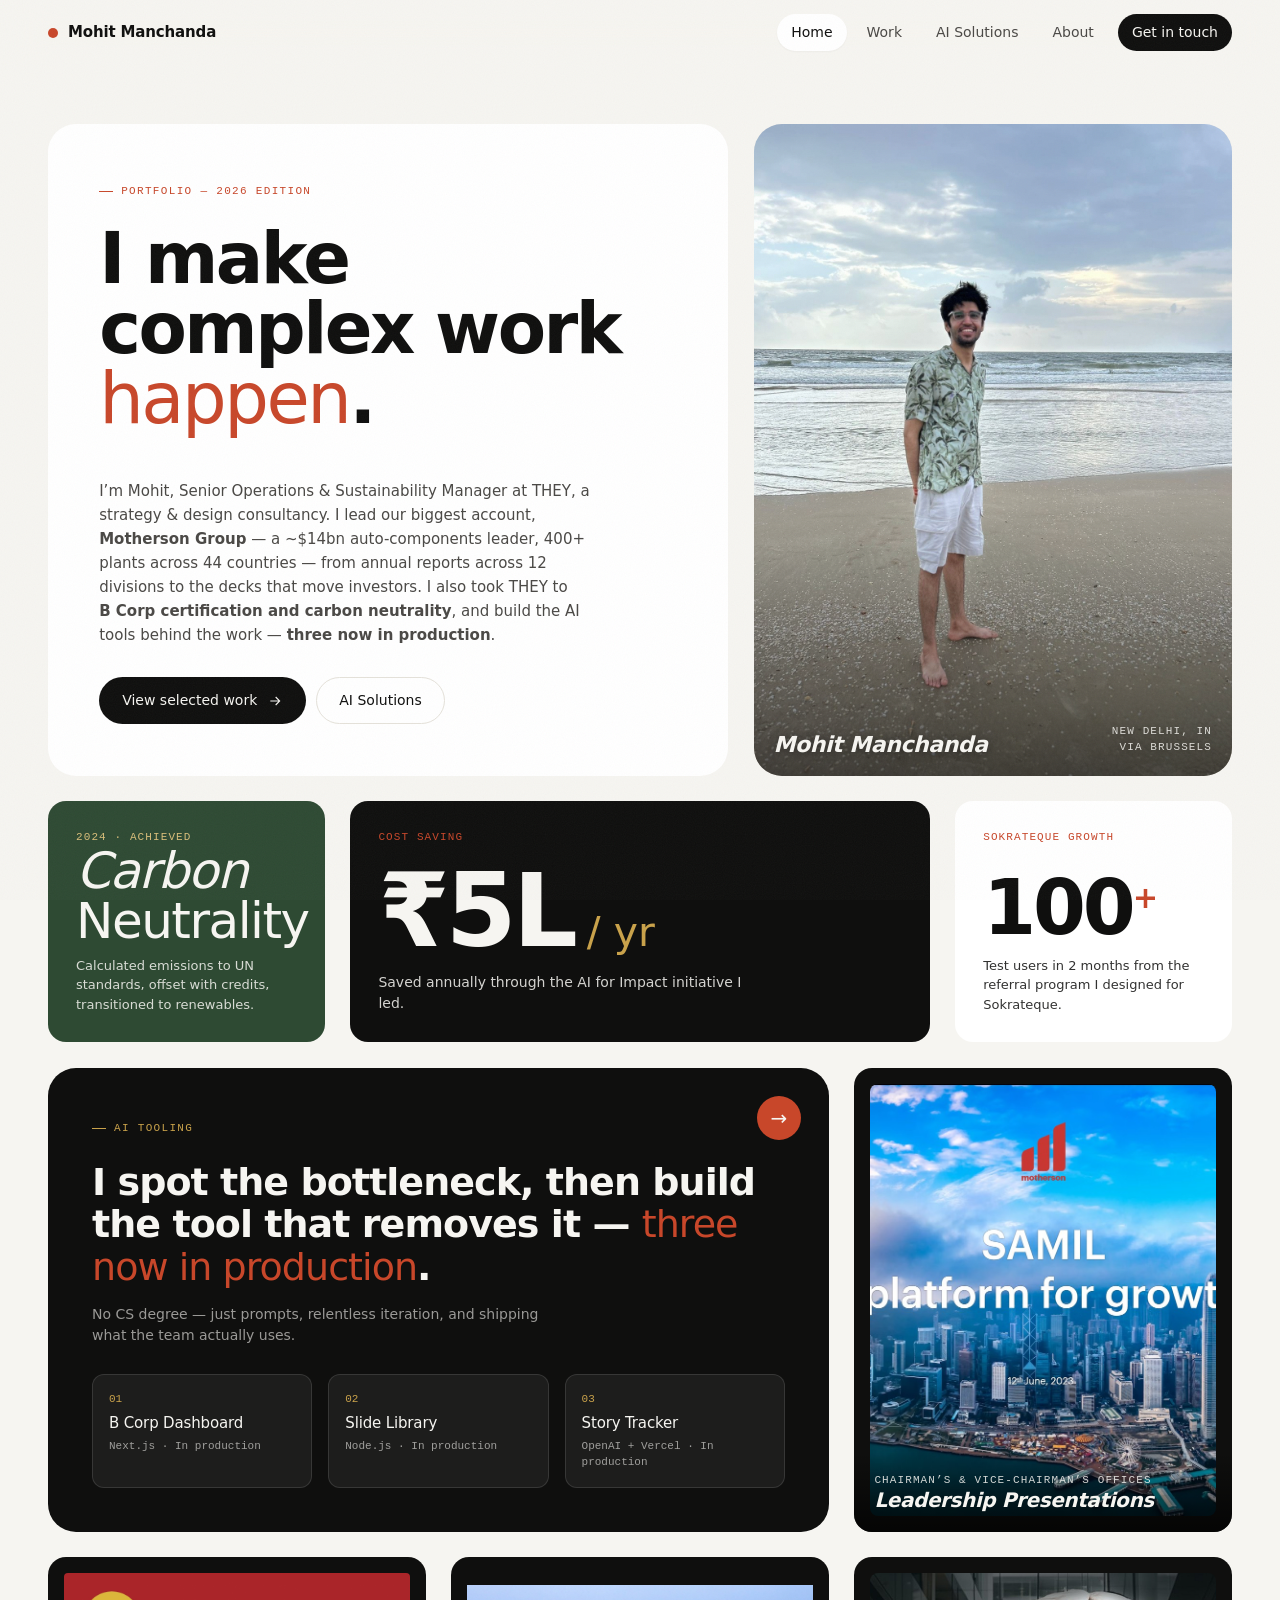
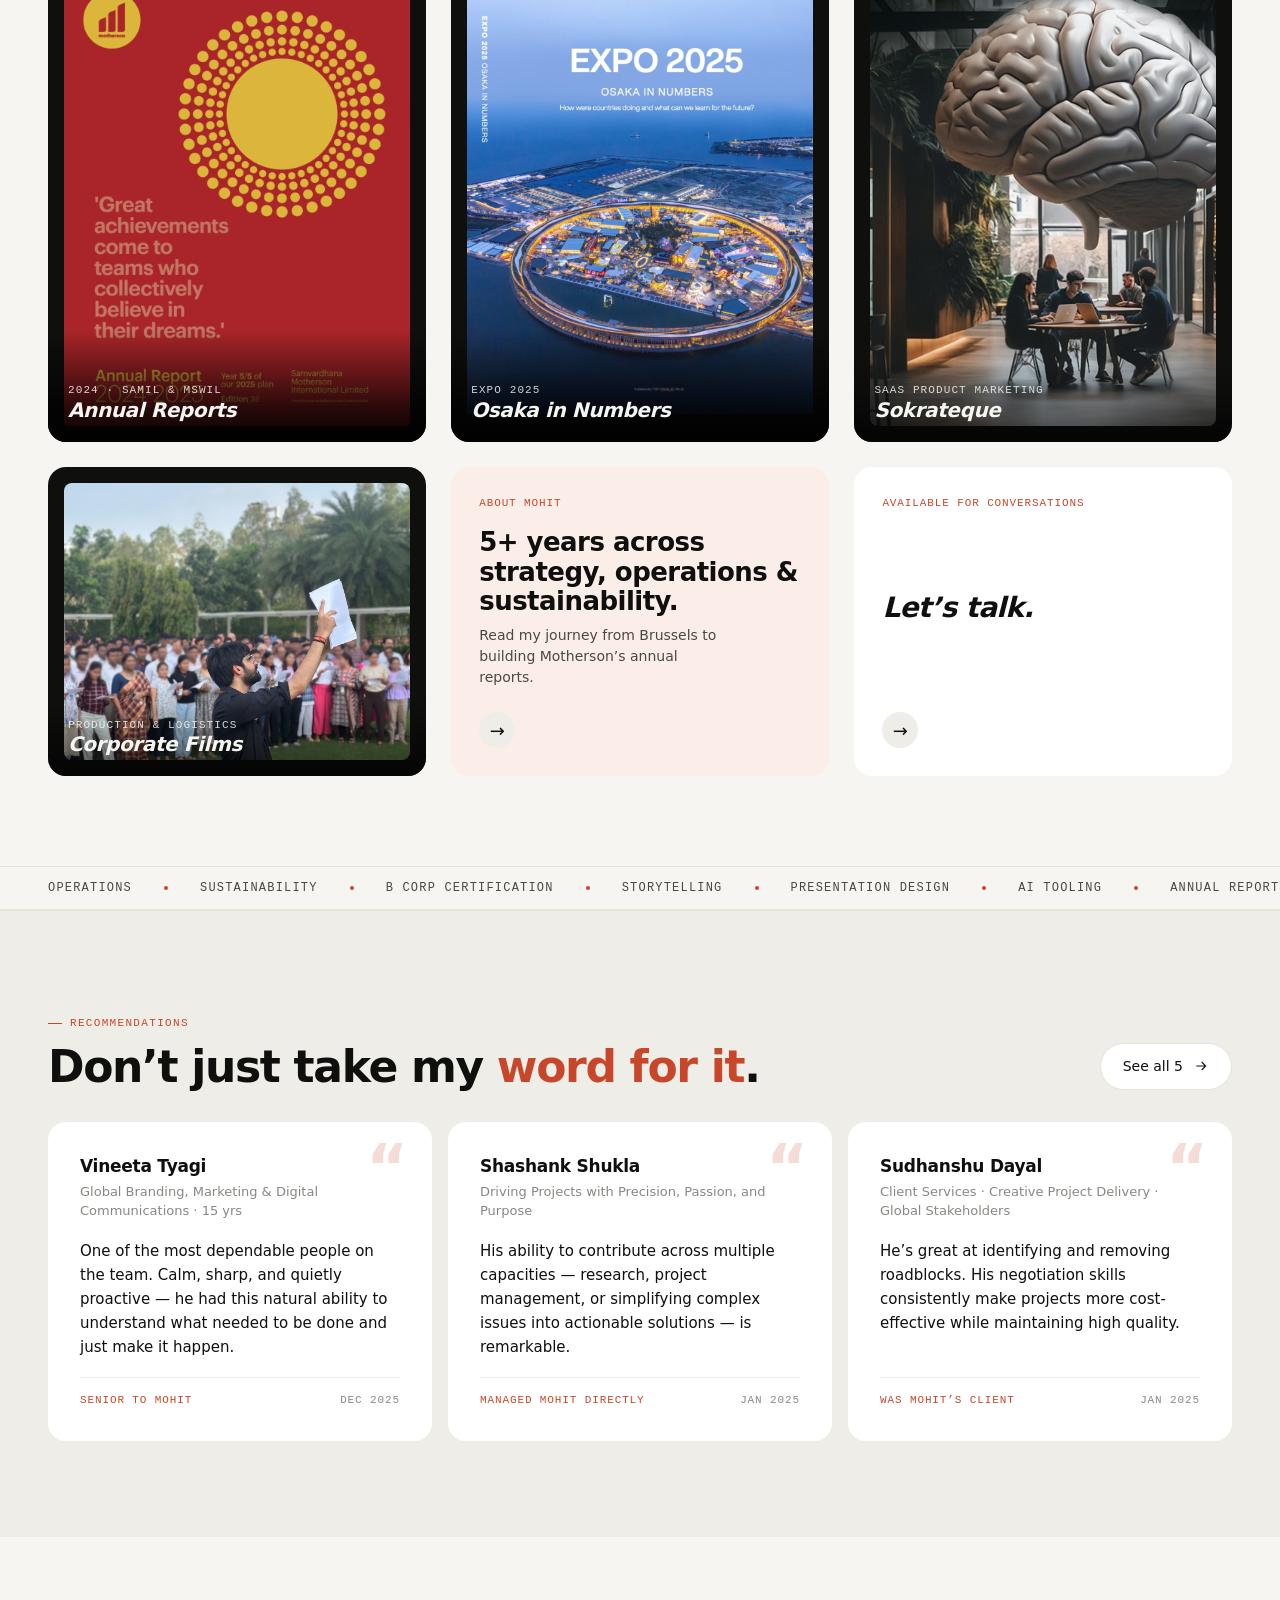
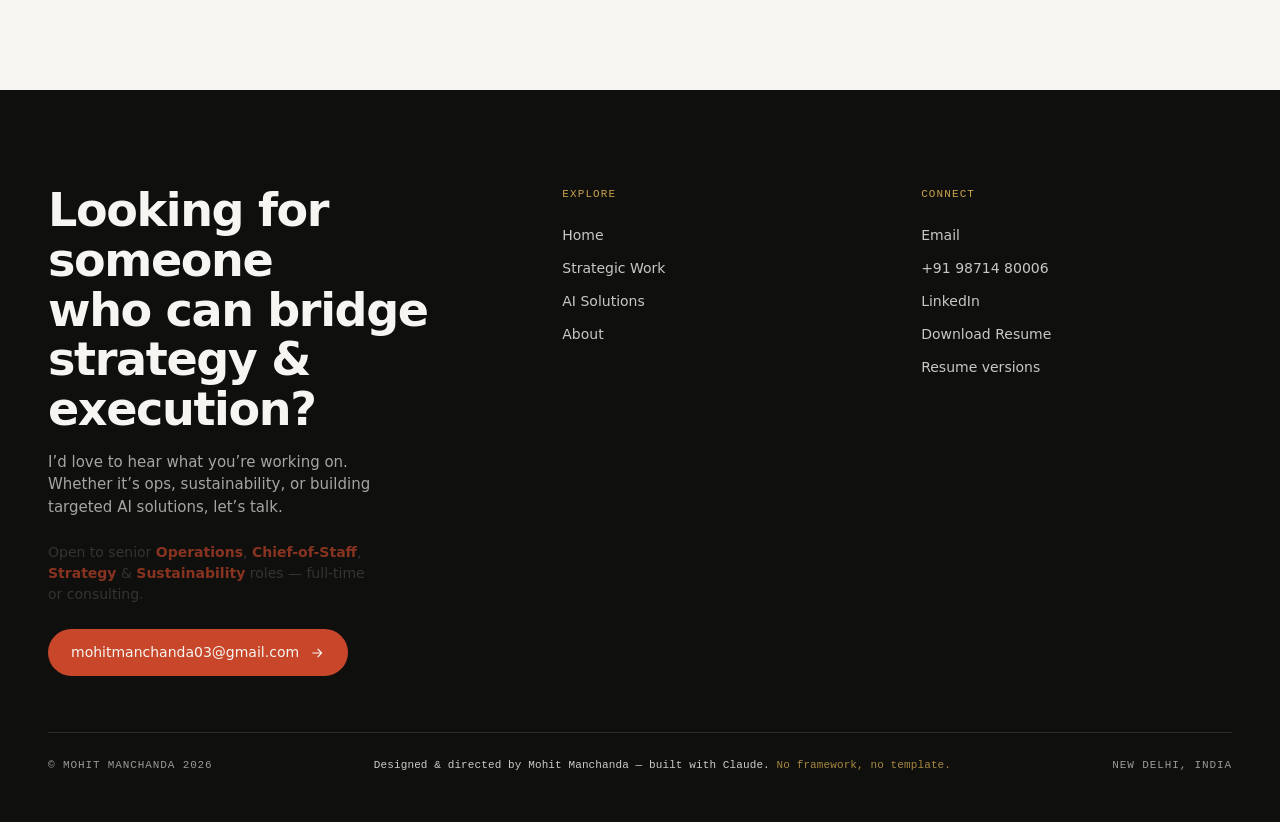
==== commit 17f7f7f9: "Merge the two Leadership tiles into one full-width showcase The work grid split Leadership Presentat" ====
--- a/index.html
+++ b/index.html
@@ -139,7 +139,7 @@
       <img loading="lazy" src="images/slide-samil-platform.jpg" alt="SAMIL investor presentation title slide for Motherson">
       <div class="work-overlay">
         <div>
-          <div class="work-tag">With the Chairman&rsquo;s office</div>
+          <div class="work-tag">Chairman&rsquo;s &amp; Vice-Chairman&rsquo;s offices</div>
           <div class="work-title"><em>Leadership Presentations</em></div>
         </div>
       </div>
--- a/style.css
+++ b/style.css
@@ -1145,6 +1145,35 @@
   letter-spacing: -0.03em;
 }
 
+/* Full-width multi-slide showcase — copy panel + a small reel of deck stills.
+   Namespaced under .work-showcase / .work-shot so no global .work-item rule is touched. */
+.work-showcase {
+  grid-column: span 12;
+  display: grid;
+  grid-template-columns: minmax(0, 0.78fr) minmax(0, 1fr);  /* ~44% copy / ~56% reel */
+  gap: clamp(20px, 3vw, 40px);
+  align-items: center;
+  padding: clamp(24px, 3vw, 40px);
+}
+.work-showcase .showcase-copy { display: flex; flex-direction: column; gap: 14px; padding: 8px; }
+.work-showcase h3 { font-size: clamp(26px, 3vw, 40px); }   /* between half and hero */
+.work-showcase .work-desc { font-size: 16px; line-height: 1.6; max-width: 48ch; }
+.work-showcase .open-hint { margin-top: 8px; }
+.work-showcase .showcase-reel { display: grid; grid-template-columns: 1fr 1fr; gap: 12px; }
+.work-shot { margin: 0; display: flex; flex-direction: column; gap: 8px; }
+.work-shot.is-primary { grid-column: 1 / -1; }             /* primary spans both reel columns */
+.work-shot > img {
+  width: 100%; aspect-ratio: 16 / 9; object-fit: cover;
+  border-radius: var(--radius-sm); background: var(--bg-soft);
+  border: 1px solid var(--line); display: block;
+  transition: transform 600ms var(--ease);
+}
+.work-shot figcaption {
+  font-family: var(--font-mono); font-size: 11px; letter-spacing: 0.04em;
+  color: var(--text-mute); text-transform: uppercase;
+}
+.work-showcase:hover .work-shot.is-primary > img { transform: scale(1.02); }
+
 /* ============================================
    CASE STUDY MODAL (work.html)
    ============================================ */
@@ -2858,6 +2887,8 @@
   .work-hero { grid-column: span 12; flex-direction: column; }
   .work-hero .work-image { flex: none; margin: 12px 12px 0; }
   .work-hero .work-body { justify-content: flex-start; padding: 28px; }
+  .work-showcase { grid-template-columns: 1fr; gap: 24px; padding: 28px; }
+  .work-showcase .showcase-copy { order: -1; padding: 0; }   /* copy first, reel below */
 
   /* Case studies — collapse to single column */
   .case-head { grid-template-columns: 1fr; gap: 16px; align-items: start; }
@@ -2927,6 +2958,9 @@
   .work-feature, .work-half, .work-third { grid-column: span 1; }
   .work-pair { grid-template-columns: 1fr; }
   .work-pair .pair-cover { max-width: 240px; margin: 0 auto; }
+  .work-showcase { padding: 20px; gap: 18px; }   /* keep grid-column: span 12 from base (full width, like work-pair) */
+  .work-showcase .showcase-reel { grid-template-columns: 1fr; }   /* all three stills full-width */
+  .work-shot.is-primary { grid-column: auto; }
   .case-outcomes { grid-template-columns: 1fr; }
   .case-cover.is-pair { flex-direction: column; gap: 16px; }
   .case-cover.is-pair img { max-height: none; max-width: 60%; }
@@ -2951,3 +2985,233 @@
 
 /* B Corp case — lighter, fresher green accent (scoped to this case; rest of site keeps the deep moss) */
 .is-bcorp { --moss: #2E7D4E; }
+
+/* ============================================================
+   FULL-DECK VIEWER
+   Browse an entire presentation slide-by-slide — not just stills.
+   A second, top-layer <dialog> that opens above a case modal.
+   ============================================================ */
+
+/* The doorway inside the case ("Telling the story") */
+.deck-open {
+  display: inline-flex;
+  align-items: center;
+  gap: 16px;
+  width: 100%;
+  max-width: 440px;
+  margin-top: 20px;
+  padding: 12px 16px;
+  background: var(--bg-dark);
+  color: var(--text-invert);
+  border: 0;
+  border-radius: 14px;
+  cursor: pointer;
+  text-align: left;
+  box-shadow: var(--shadow-sm);
+  transition: transform 220ms var(--ease), box-shadow 220ms var(--ease);
+}
+.deck-open:hover { transform: translateY(-2px); box-shadow: 0 12px 30px rgba(15,15,14,0.2); }
+.deck-open:focus-visible { outline: 2px solid var(--accent); outline-offset: 3px; }
+/* a little stacked-slides preview on the left */
+.deck-open-thumb {
+  position: relative;
+  flex: 0 0 auto;
+  width: 64px; height: 40px;
+}
+.deck-open-thumb img {
+  position: relative;
+  z-index: 2;
+  width: 64px; height: 36px;
+  object-fit: cover;
+  border-radius: 4px;
+  display: block;
+  box-shadow: 0 1px 4px rgba(0,0,0,0.4);
+}
+.deck-open-thumb::before,
+.deck-open-thumb::after {
+  content: '';
+  position: absolute;
+  left: 4px; right: 4px;
+  height: 36px;
+  border-radius: 4px;
+  background: rgba(246,245,241,0.22);
+}
+.deck-open-thumb::before { top: 3px; left: 7px; right: 1px; }
+.deck-open-thumb::after  { top: 6px; left: 10px; right: -2px; background: rgba(246,245,241,0.12); }
+.deck-open-text { display: flex; flex-direction: column; gap: 2px; min-width: 0; }
+.deck-open-main { font-size: 14px; font-weight: 600; }
+.deck-open-sub  { font-size: 12px; color: rgba(246,245,241,0.6); }
+.deck-open-arrow {
+  margin-left: auto;
+  color: var(--gold);
+  font-size: 17px;
+  transition: transform 220ms var(--ease);
+}
+.deck-open:hover .deck-open-arrow { transform: translateX(4px); }
+
+/* The viewer dialog */
+.deck-modal {
+  border: 0;
+  padding: 0;
+  width: 100%;
+  max-width: min(1380px, 96vw);
+  /* Never taller than a full-width 16:9 slide actually needs (kills the void
+     on tall/narrow screens), and never taller than 94vh (kills overflow). */
+  height: min(94vh, calc(96vw * 0.5625 + 126px));
+  max-height: 94vh;
+  background: #0F0F0E;
+  color: var(--text-invert);
+  border-radius: var(--radius-lg);
+  overflow: hidden;
+  box-shadow: 0 40px 120px rgba(0,0,0,0.55);
+  margin: auto;
+}
+.deck-modal[open] { display: flex; flex-direction: column; }
+.deck-modal::backdrop {
+  background: rgba(8,8,7,0.8);
+  backdrop-filter: blur(10px);
+  -webkit-backdrop-filter: blur(10px);
+}
+/* open animation (mirrors the case modal) */
+.deck-modal {
+  opacity: 0;
+  transform: scale(0.97) translateY(16px);
+  transition: opacity 280ms var(--ease), transform 280ms var(--ease), display 280ms allow-discrete, overlay 280ms allow-discrete;
+}
+.deck-modal[open] { opacity: 1; transform: none; }
+.deck-modal::backdrop {
+  opacity: 0;
+  transition: opacity 280ms var(--ease), display 280ms allow-discrete, overlay 280ms allow-discrete;
+}
+.deck-modal[open]::backdrop { opacity: 1; }
+@starting-style {
+  .deck-modal[open] { opacity: 0; transform: scale(0.97) translateY(16px); }
+  .deck-modal[open]::backdrop { opacity: 0; }
+}
+
+.deck-close {
+  position: absolute;
+  top: 14px; right: 14px;
+  z-index: 20;
+  width: 40px; height: 40px;
+  border-radius: 999px;
+  background: rgba(255,255,255,0.08);
+  border: 1px solid rgba(255,255,255,0.18);
+  color: var(--text-invert);
+  font-size: 15px;
+  display: flex; align-items: center; justify-content: center;
+  cursor: pointer;
+  transition: background 200ms var(--ease), border-color 200ms var(--ease), transform 200ms var(--ease);
+}
+.deck-close:hover { background: var(--accent); border-color: var(--accent); transform: rotate(90deg); }
+.deck-close:focus-visible { outline: 2px solid var(--accent); outline-offset: 2px; }
+
+.deck-stage {
+  position: relative;
+  flex: 1 1 auto;
+  min-height: 0;
+  display: flex;
+  align-items: center;
+  justify-content: center;
+  padding: clamp(16px, 2.6vw, 40px);
+}
+.deck-frame {
+  margin: 0;
+  width: 100%;
+  height: 100%;
+  display: flex;
+  align-items: center;
+  justify-content: center;
+}
+.deck-current {
+  max-width: 100%;
+  max-height: 100%;
+  width: auto;
+  height: auto;
+  object-fit: contain;
+  border-radius: var(--radius-sm);
+  box-shadow: 0 18px 50px rgba(0,0,0,0.5);
+  background: #000;
+}
+/* arrows overlaid on the slide edges so the slide itself stays as large as possible */
+.deck-nav {
+  position: absolute;
+  top: 50%;
+  transform: translateY(-50%);
+  z-index: 5;
+  width: 46px; height: 46px;
+  border-radius: 999px;
+  background: rgba(20,20,19,0.55);
+  border: 1px solid rgba(255,255,255,0.18);
+  color: var(--text-invert);
+  font-size: 24px; line-height: 1;
+  display: flex; align-items: center; justify-content: center;
+  cursor: pointer;
+  -webkit-backdrop-filter: blur(6px);
+  backdrop-filter: blur(6px);
+  transition: background 180ms var(--ease), border-color 180ms var(--ease);
+}
+.deck-prev { left: clamp(6px, 1.4vw, 16px); }
+.deck-next { right: clamp(6px, 1.4vw, 16px); }
+.deck-nav:hover { background: var(--accent); border-color: var(--accent); }
+.deck-nav:active { transform: translateY(-50%) scale(0.9); }
+.deck-nav:focus-visible { outline: 2px solid var(--accent); outline-offset: 2px; }
+
+.deck-bar {
+  flex: 0 0 auto;
+  padding: 0 clamp(16px, 5vw, 28px) clamp(14px, 2vw, 20px);
+  display: flex;
+  flex-direction: column;
+  gap: 12px;
+}
+.deck-info {
+  display: flex;
+  align-items: baseline;
+  justify-content: space-between;
+  gap: 16px;
+  font-size: 12px;
+}
+.deck-counter { letter-spacing: 0.04em; color: rgba(246,245,241,0.6); font-variant-numeric: tabular-nums; white-space: nowrap; }
+.deck-counter b { color: var(--text-invert); font-weight: 600; }
+.deck-credit { color: rgba(246,245,241,0.5); text-align: right; }
+
+.deck-strip {
+  display: flex;
+  gap: 8px;
+  overflow-x: auto;
+  padding-bottom: 4px;
+  scrollbar-width: thin;
+  scrollbar-color: rgba(255,255,255,0.25) transparent;
+  scroll-behavior: smooth;
+}
+.deck-strip::-webkit-scrollbar { height: 6px; }
+.deck-strip::-webkit-scrollbar-thumb { background: rgba(255,255,255,0.22); border-radius: 999px; }
+.deck-thumb {
+  flex: 0 0 auto;
+  width: 96px; height: 54px;
+  padding: 0;
+  border: 1px solid rgba(255,255,255,0.12);
+  border-radius: 6px;
+  overflow: hidden;
+  cursor: pointer;
+  opacity: 0.45;
+  background: #000;
+  transition: opacity 180ms var(--ease), border-color 180ms var(--ease);
+}
+.deck-thumb img { width: 100%; height: 100%; object-fit: cover; display: block; }
+.deck-thumb:hover { opacity: 0.85; }
+.deck-thumb.is-active { opacity: 1; border-color: var(--accent); box-shadow: 0 0 0 1px var(--accent); }
+.deck-thumb:focus-visible { outline: 2px solid var(--accent); outline-offset: 2px; opacity: 1; }
+
+@media (prefers-reduced-motion: reduce) {
+  .deck-modal, .deck-modal::backdrop { transition: none; }
+  .deck-strip { scroll-behavior: auto; }
+  .deck-close:hover { transform: none; }
+}
+@media (max-width: 640px) {
+  .deck-stage { padding: 46px 6px 10px; gap: 4px; }
+  .deck-nav { width: 38px; height: 38px; font-size: 20px; }
+  .deck-credit { display: none; }
+  .deck-thumb { width: 72px; height: 40px; }
+  .deck-open { max-width: 100%; }
+}
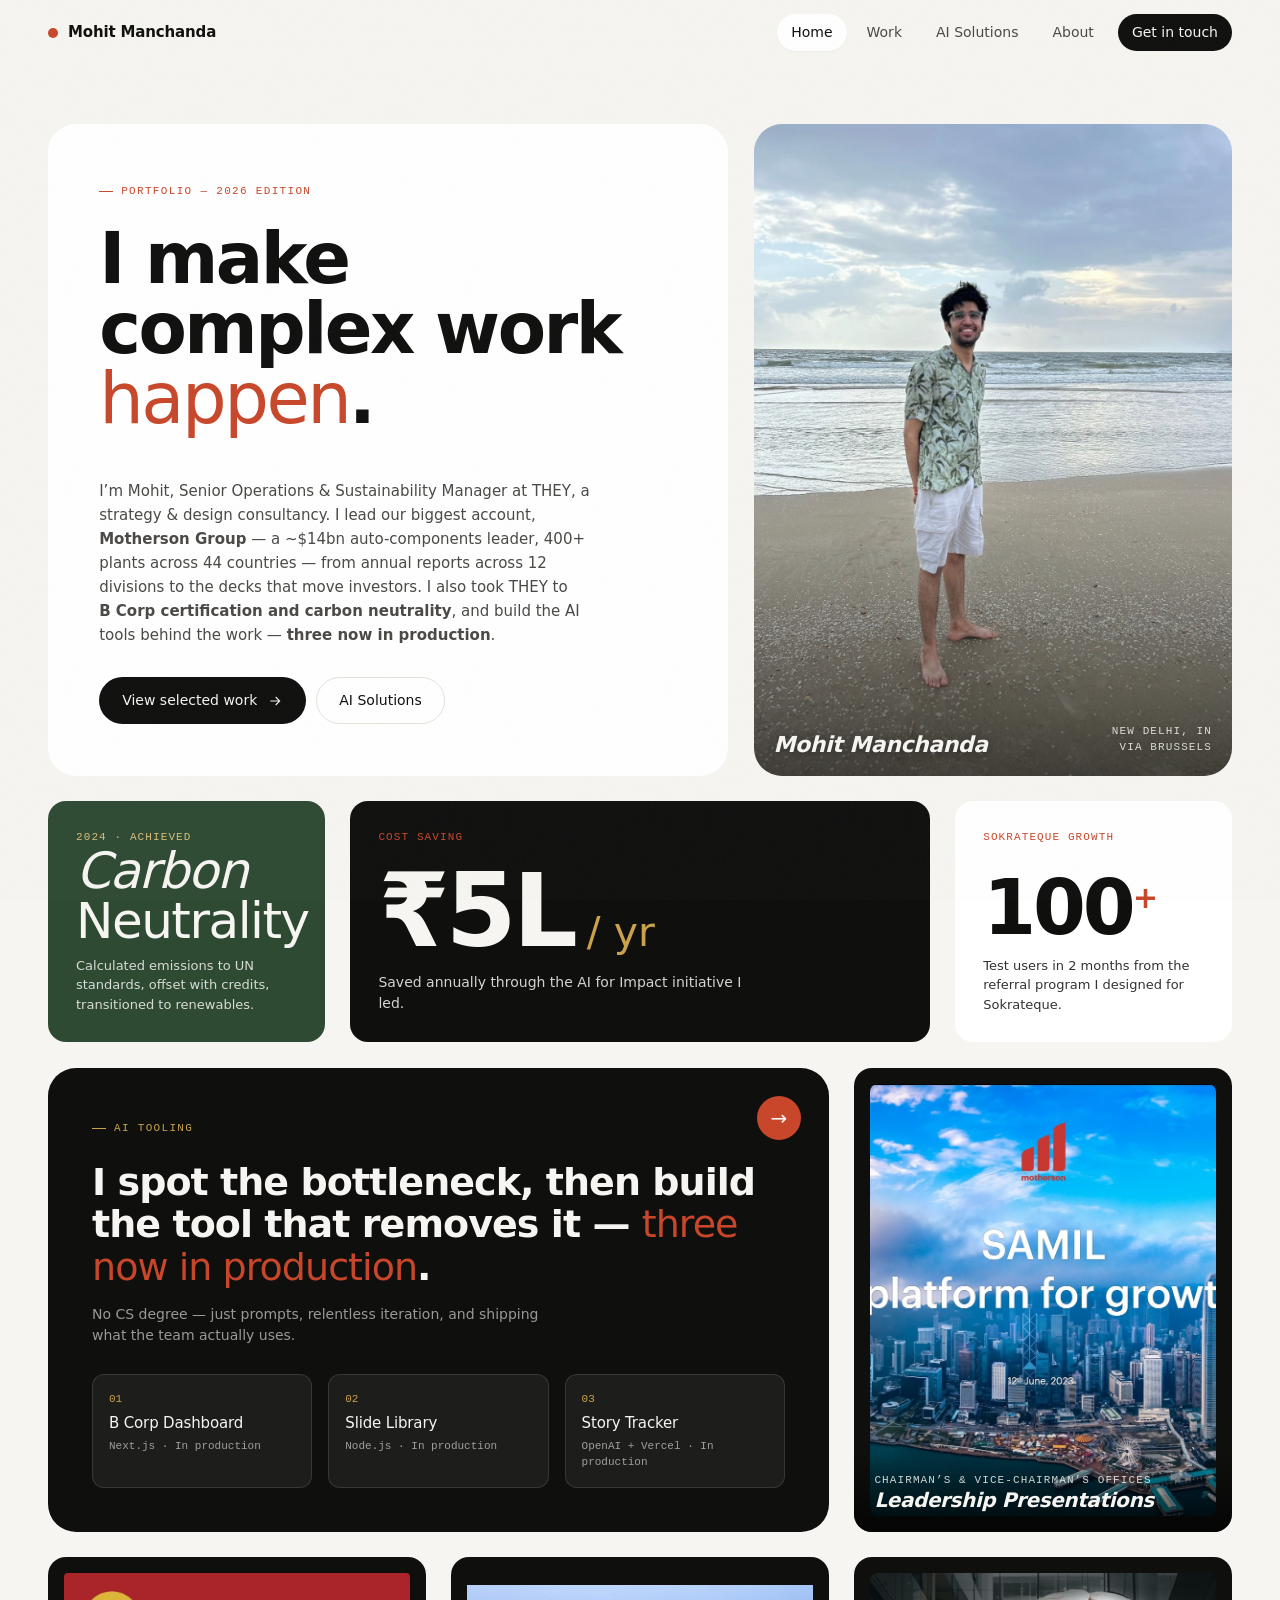
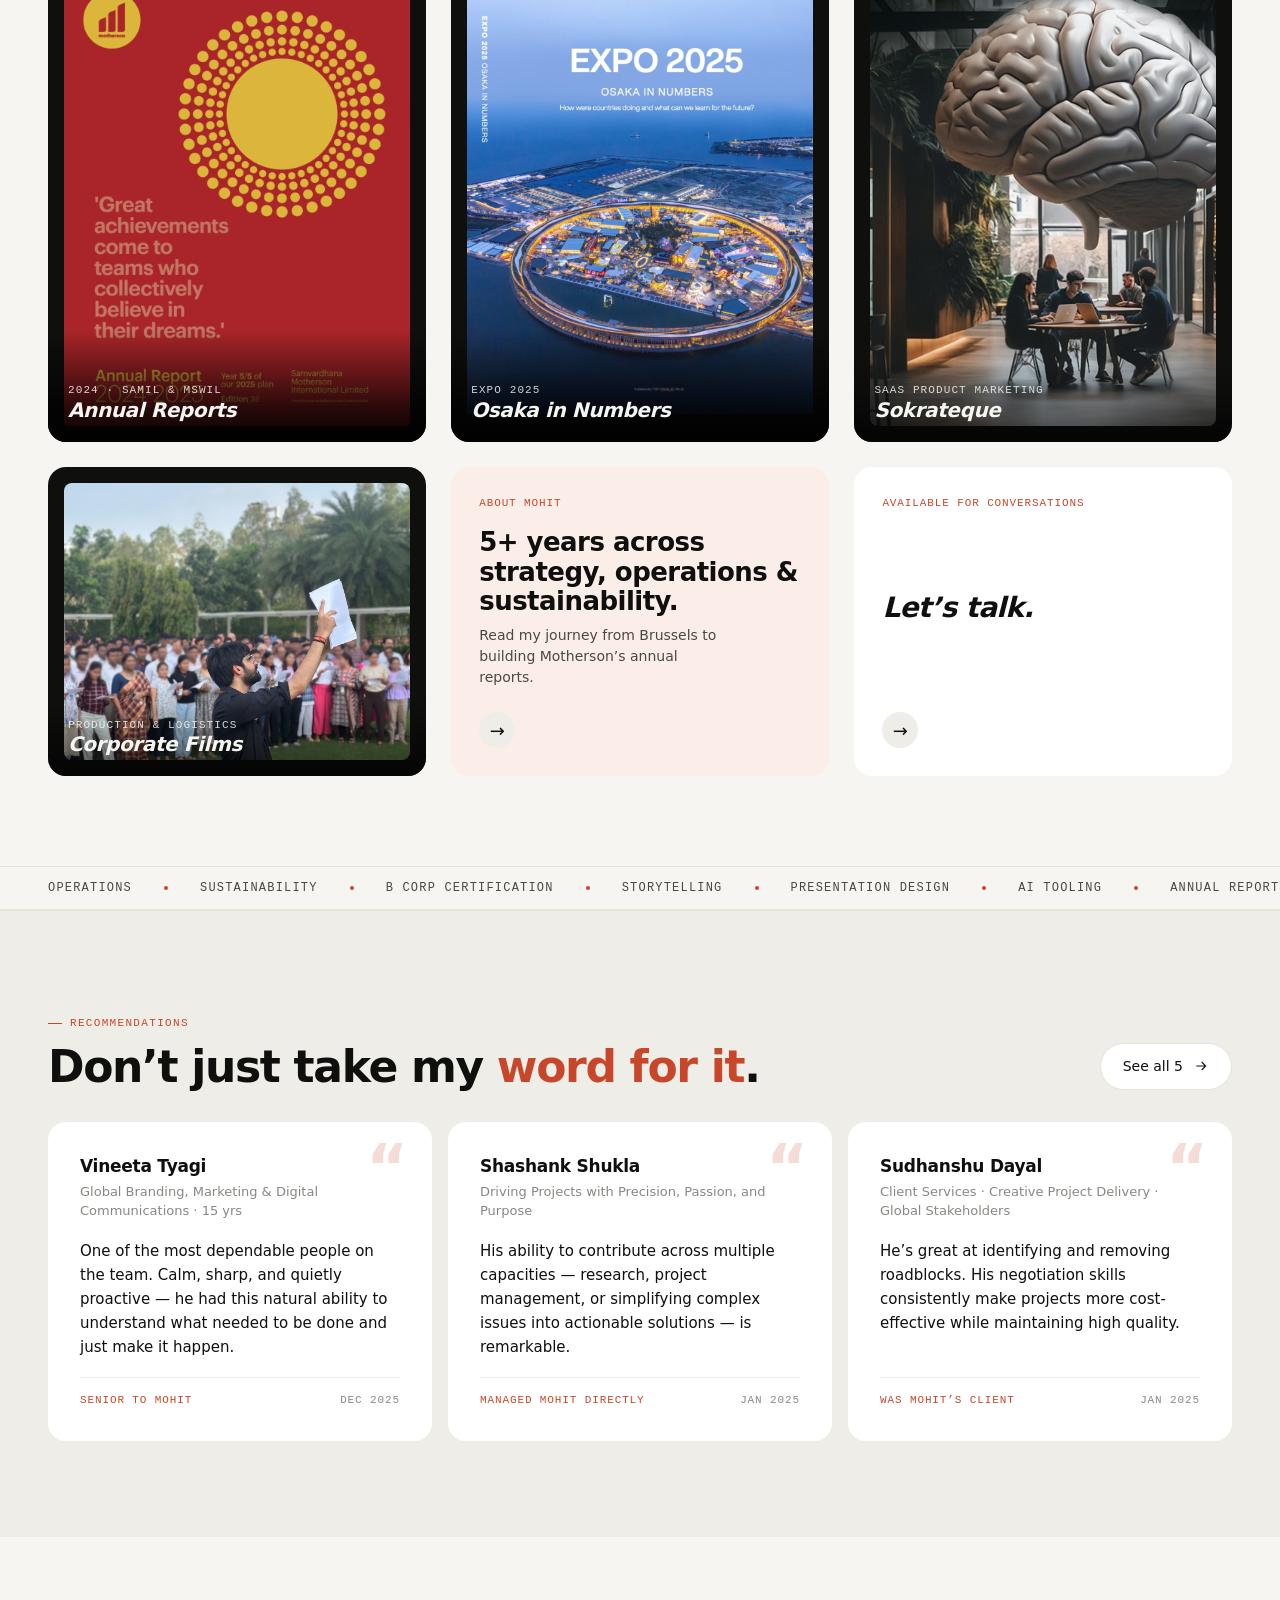
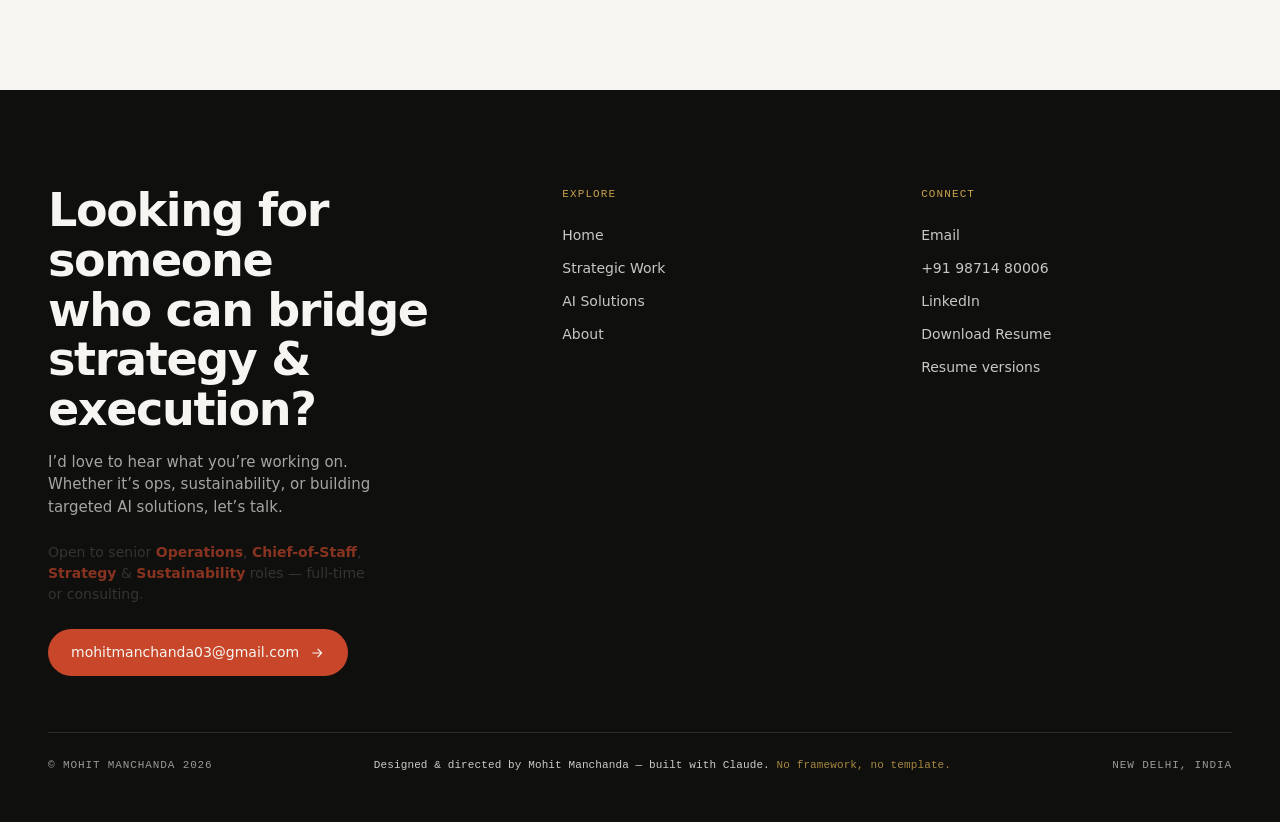
==== commit 5c2b39d4: "Rebuild the hero signature — the gap actually closes now The old gesture (a 3px hairline condensing " ====
--- a/index.html
+++ b/index.html
@@ -59,7 +59,7 @@
     <div class="tile-hero">
       <div>
         <span class="eyebrow">Portfolio &mdash; 2026 Edition</span>
-        <h1>I make complex work<span class="gap-close" aria-hidden="true"></span><em>happen</em>.</h1>
+        <h1>I make complex work<span class="gap-close" aria-hidden="true"></span><em>happen</em><span class="hero-period">.</span></h1>
       </div>
       <div class="hero-foot">
         <p>I&rsquo;m Mohit, Senior Operations &amp; Sustainability Manager at THEY, a strategy &amp; design consultancy. I lead our biggest account, <strong>Motherson Group</strong> &mdash; a ~$14bn auto-components leader, 400+ plants across 44 countries &mdash; from annual reports across 12 divisions to the decks that move investors. I also took THEY to <strong>B&nbsp;Corp certification and carbon neutrality</strong>, and build the AI tools behind the work &mdash; <strong>three now in production</strong>.</p>
--- a/style.css
+++ b/style.css
@@ -507,37 +507,47 @@
   font-weight: 500;
   color: var(--accent);
 }
-/* Signature: the gap before "happen" closes into a rust tick on load — "notice the gap, then close it" */
+/* Signature: the headline loads with a REAL gap between "work" and "happen" — a rust
+   hairline marking the distance. The gap closes, the words dock, and the sentence's
+   full stop stamps in. I make complex work happen. Period.
+   ("notice the gap, then close it" — see the console note.) */
 .tile-hero h1 .gap-close {
   display: inline-block;
   position: relative;
-  width: 0.26em;
+  width: 0.26em;              /* resting word gap — identical to the static headline */
   height: 0.16em;
   vertical-align: baseline;
 }
+/* the hairline IS the open gap — it spans whatever the gap currently is */
 .tile-hero h1 .gap-close::before {
   content: "";
   position: absolute;
-  left: 50%;
-  bottom: 0.16em;
-  width: 0.17em;
-  height: 0.17em;
-  transform: translateX(-50%);
+  left: 0.05em;
+  right: 0.05em;
+  bottom: 0.18em;
+  height: 0.05em;
+  border-radius: 999px;
   background: var(--accent);
-  border-radius: 999px;
-  opacity: 0;                 /* invisible at rest; only the on-load gesture shows it */
-}
+  opacity: 0;                 /* invisible at rest */
+}
+.tile-hero h1 .hero-period { display: inline-block; }
 @media (prefers-reduced-motion: no-preference) {
-  .motion .tile-hero h1 .gap-close::before {
-    animation: gapClose 1.05s var(--ease) 0.4s both;
+  .motion .tile-hero h1 .gap-close { animation: gapClose 1.5s 0.55s both; }
+  .motion .tile-hero h1 .gap-close::before { animation: gapLine 1.5s 0.55s both; }
+  .motion .tile-hero h1 .hero-period { animation: periodStamp 0.4s cubic-bezier(.3, 1.6, .5, 1) 1.62s both; }
+  @keyframes gapClose {
+    0%, 30%   { width: 1.1em; animation-timing-function: cubic-bezier(.72, 0, .12, 1); }
+    62%, 100% { width: 0.26em; }
   }
-  /* a rust hairline (the gap) appears, closes into a dot (the brand mark), holds a beat, then resolves away */
-  @keyframes gapClose {
-    0%   { width: 1.6em; height: 3px; opacity: 0; }
-    22%  { opacity: 1; }
-    55%  { width: 0.17em; height: 0.17em; opacity: 1; }
-    78%  { width: 0.17em; height: 0.17em; opacity: 1; }
-    100% { width: 0.17em; height: 0.17em; opacity: 0; }
+  @keyframes gapLine {
+    0%        { opacity: 0; }
+    12%, 55%  { opacity: 1; }
+    70%, 100% { opacity: 0; }
+  }
+  @keyframes periodStamp {
+    0%   { transform: scale(0.1); opacity: 0; color: var(--accent); }
+    55%  { transform: scale(1.22); opacity: 1; color: var(--accent); }
+    100% { transform: scale(1); opacity: 1; color: var(--text); }
   }
 }
 .tile-hero .hero-foot {
@@ -969,7 +979,9 @@
 .work-item .work-image {
   aspect-ratio: 16/10;
   background: var(--bg-dark);
-  padding: 12px;
+  /* The mat is a BORDER, not padding: overflow clips children at the border's inner
+     edge, so the photo can zoom inside its window without ever covering the mat. */
+  border: 12px solid var(--bg-dark);
   overflow: hidden;
   position: relative;
   border-radius: var(--radius-sm);
@@ -980,13 +992,16 @@
   height: 100%;
   object-fit: cover;
   border-radius: 6px;
-  transition: transform 800ms var(--ease);
-}
-.work-item:hover .work-image img { transform: scale(1.03); }
+  transition: transform 900ms var(--ease);
+}
+/* The pop, done right — the image zooms within its frame; the mat stays crisp.
+   (is-cover-wide is excluded: its poster is an object on a backdrop, not a window.) */
+.work-item:hover .work-image:not(.is-cover-wide) img { transform: scale(1.045); }
 
 /* Alternating lighter frame — breaks the wall of dark frames into a rhythm */
 .work-item .work-image.frame-light {
   background: var(--bg-soft);
+  border-color: var(--bg-soft);
 }
 .work-item .work-image.frame-light img {
   border: 1px solid var(--line);
@@ -996,7 +1011,7 @@
 .work-item .work-image.is-cover {
   aspect-ratio: 4/5;
   background: var(--bg-dark);
-  padding: 14px;
+  border-width: 14px;
   display: flex;
   align-items: center;
   justify-content: center;
@@ -1014,6 +1029,10 @@
    blurred backdrop of itself (so the wide frame reads as a framed poster, not empty mat) */
 .work-item .work-image.is-cover-wide {
   aspect-ratio: 16/10;
+  /* keeps the padding mat (no border trick): its blurred ::before backdrop must
+     fill the whole frame, and overflow would clip it at a border's inner edge */
+  border: 0;
+  padding: 12px;
 }
 .work-item .work-image.is-cover-wide::before {
   content: "";
@@ -1145,34 +1164,47 @@
   letter-spacing: -0.03em;
 }
 
-/* Full-width multi-slide showcase — copy panel + a small reel of deck stills.
-   Namespaced under .work-showcase / .work-shot so no global .work-item rule is touched. */
+/* Full-width multi-slide showcase — editorial header (title left, blurb right)
+   over a 3-up filmstrip of deck stills. Namespaced under .work-showcase / .work-shot
+   so no global .work-item rule is touched. */
 .work-showcase {
   grid-column: span 12;
+  display: flex;
+  flex-direction: column;
+  gap: clamp(18px, 2.2vw, 26px);
+}
+/* .work-item.clickable resets padding to 0 at (0,2,0) specificity — this (0,3,0)
+   selector out-guns it so the card keeps its inset at any rule order */
+.work-item.work-showcase.clickable { padding: clamp(24px, 3vw, 40px); }
+/* Tags grouped top-left like a breadcrumb — the inherited space-between would
+   fling them to opposite corners of a span-12 card */
+.work-showcase .work-meta { justify-content: flex-start; gap: 10px; flex-wrap: wrap; }
+.work-showcase .showcase-headline {
   display: grid;
-  grid-template-columns: minmax(0, 0.78fr) minmax(0, 1fr);  /* ~44% copy / ~56% reel */
-  gap: clamp(20px, 3vw, 40px);
-  align-items: center;
-  padding: clamp(24px, 3vw, 40px);
-}
-.work-showcase .showcase-copy { display: flex; flex-direction: column; gap: 14px; padding: 8px; }
-.work-showcase h3 { font-size: clamp(26px, 3vw, 40px); }   /* between half and hero */
-.work-showcase .work-desc { font-size: 16px; line-height: 1.6; max-width: 48ch; }
-.work-showcase .open-hint { margin-top: 8px; }
-.work-showcase .showcase-reel { display: grid; grid-template-columns: 1fr 1fr; gap: 12px; }
+  grid-template-columns: minmax(0, 1fr) minmax(0, 1.15fr);
+  gap: 16px clamp(28px, 4vw, 56px);
+  align-items: center;
+}
+.work-showcase h3 { font-size: clamp(28px, 3.2vw, 44px); max-width: 14ch; }
+.work-showcase .showcase-blurb { display: flex; flex-direction: column; gap: 0; }
+.work-showcase .work-desc { font-size: 16px; line-height: 1.6; max-width: 56ch; }
+.work-showcase .open-hint { margin-top: 16px; }
+.work-showcase .showcase-reel {
+  display: grid;
+  grid-template-columns: repeat(3, minmax(0, 1fr));
+  gap: 12px;
+  margin-top: 4px;
+}
 .work-shot { margin: 0; display: flex; flex-direction: column; gap: 8px; }
-.work-shot.is-primary { grid-column: 1 / -1; }             /* primary spans both reel columns */
 .work-shot > img {
   width: 100%; aspect-ratio: 16 / 9; object-fit: cover;
   border-radius: var(--radius-sm); background: var(--bg-soft);
   border: 1px solid var(--line); display: block;
-  transition: transform 600ms var(--ease);
 }
 .work-shot figcaption {
   font-family: var(--font-mono); font-size: 11px; letter-spacing: 0.04em;
   color: var(--text-mute); text-transform: uppercase;
 }
-.work-showcase:hover .work-shot.is-primary > img { transform: scale(1.02); }
 
 /* ============================================
    CASE STUDY MODAL (work.html)
@@ -2887,8 +2919,9 @@
   .work-hero { grid-column: span 12; flex-direction: column; }
   .work-hero .work-image { flex: none; margin: 12px 12px 0; }
   .work-hero .work-body { justify-content: flex-start; padding: 28px; }
-  .work-showcase { grid-template-columns: 1fr; gap: 24px; padding: 28px; }
-  .work-showcase .showcase-copy { order: -1; padding: 0; }   /* copy first, reel below */
+  .work-item.work-showcase.clickable { padding: 28px; }
+  .work-showcase .showcase-headline { grid-template-columns: 1fr; gap: 10px; }   /* title above blurb */
+  .work-showcase h3 { max-width: none; }
 
   /* Case studies — collapse to single column */
   .case-head { grid-template-columns: 1fr; gap: 16px; align-items: start; }
@@ -2958,9 +2991,9 @@
   .work-feature, .work-half, .work-third { grid-column: span 1; }
   .work-pair { grid-template-columns: 1fr; }
   .work-pair .pair-cover { max-width: 240px; margin: 0 auto; }
-  .work-showcase { padding: 20px; gap: 18px; }   /* keep grid-column: span 12 from base (full width, like work-pair) */
+  .work-item.work-showcase.clickable { padding: 20px; }   /* keep grid-column: span 12 from base (full width, like work-pair) */
+  .work-showcase { gap: 18px; }
   .work-showcase .showcase-reel { grid-template-columns: 1fr; }   /* all three stills full-width */
-  .work-shot.is-primary { grid-column: auto; }
   .case-outcomes { grid-template-columns: 1fr; }
   .case-cover.is-pair { flex-direction: column; gap: 16px; }
   .case-cover.is-pair img { max-height: none; max-width: 60%; }
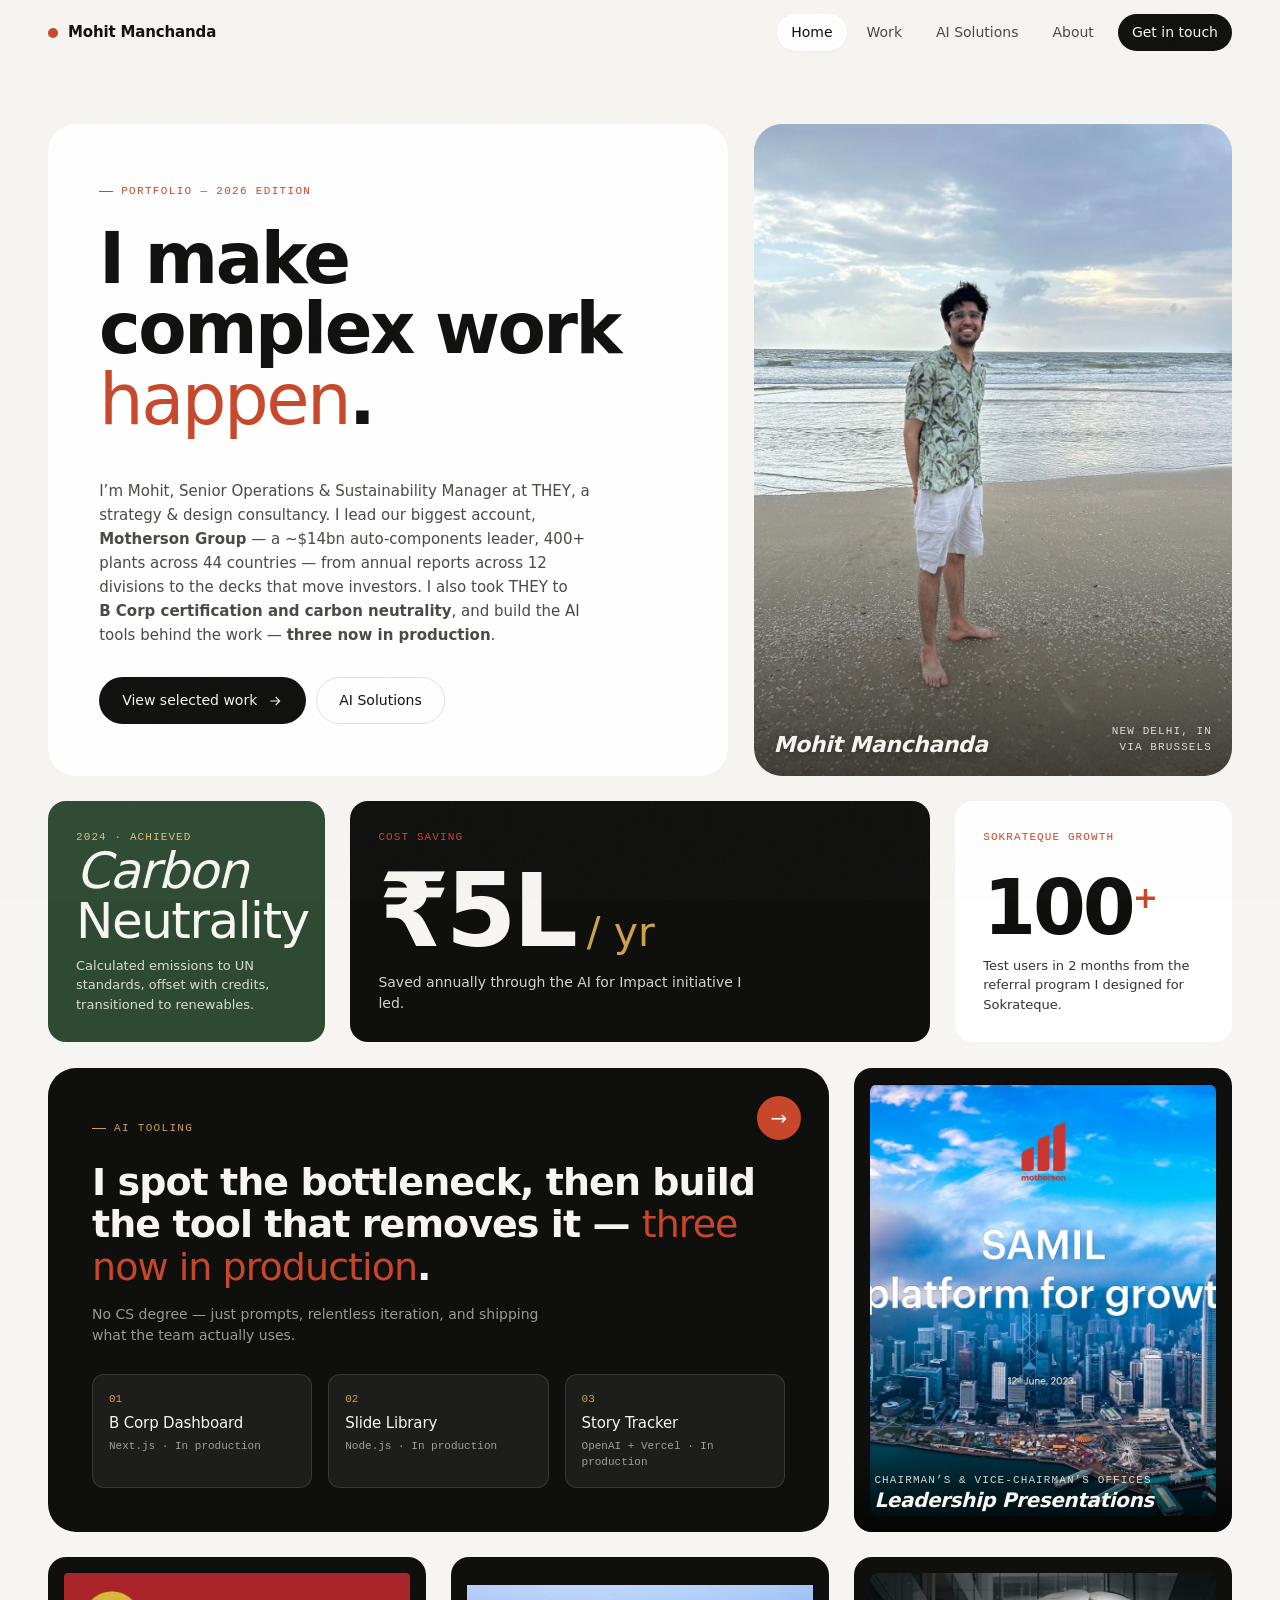
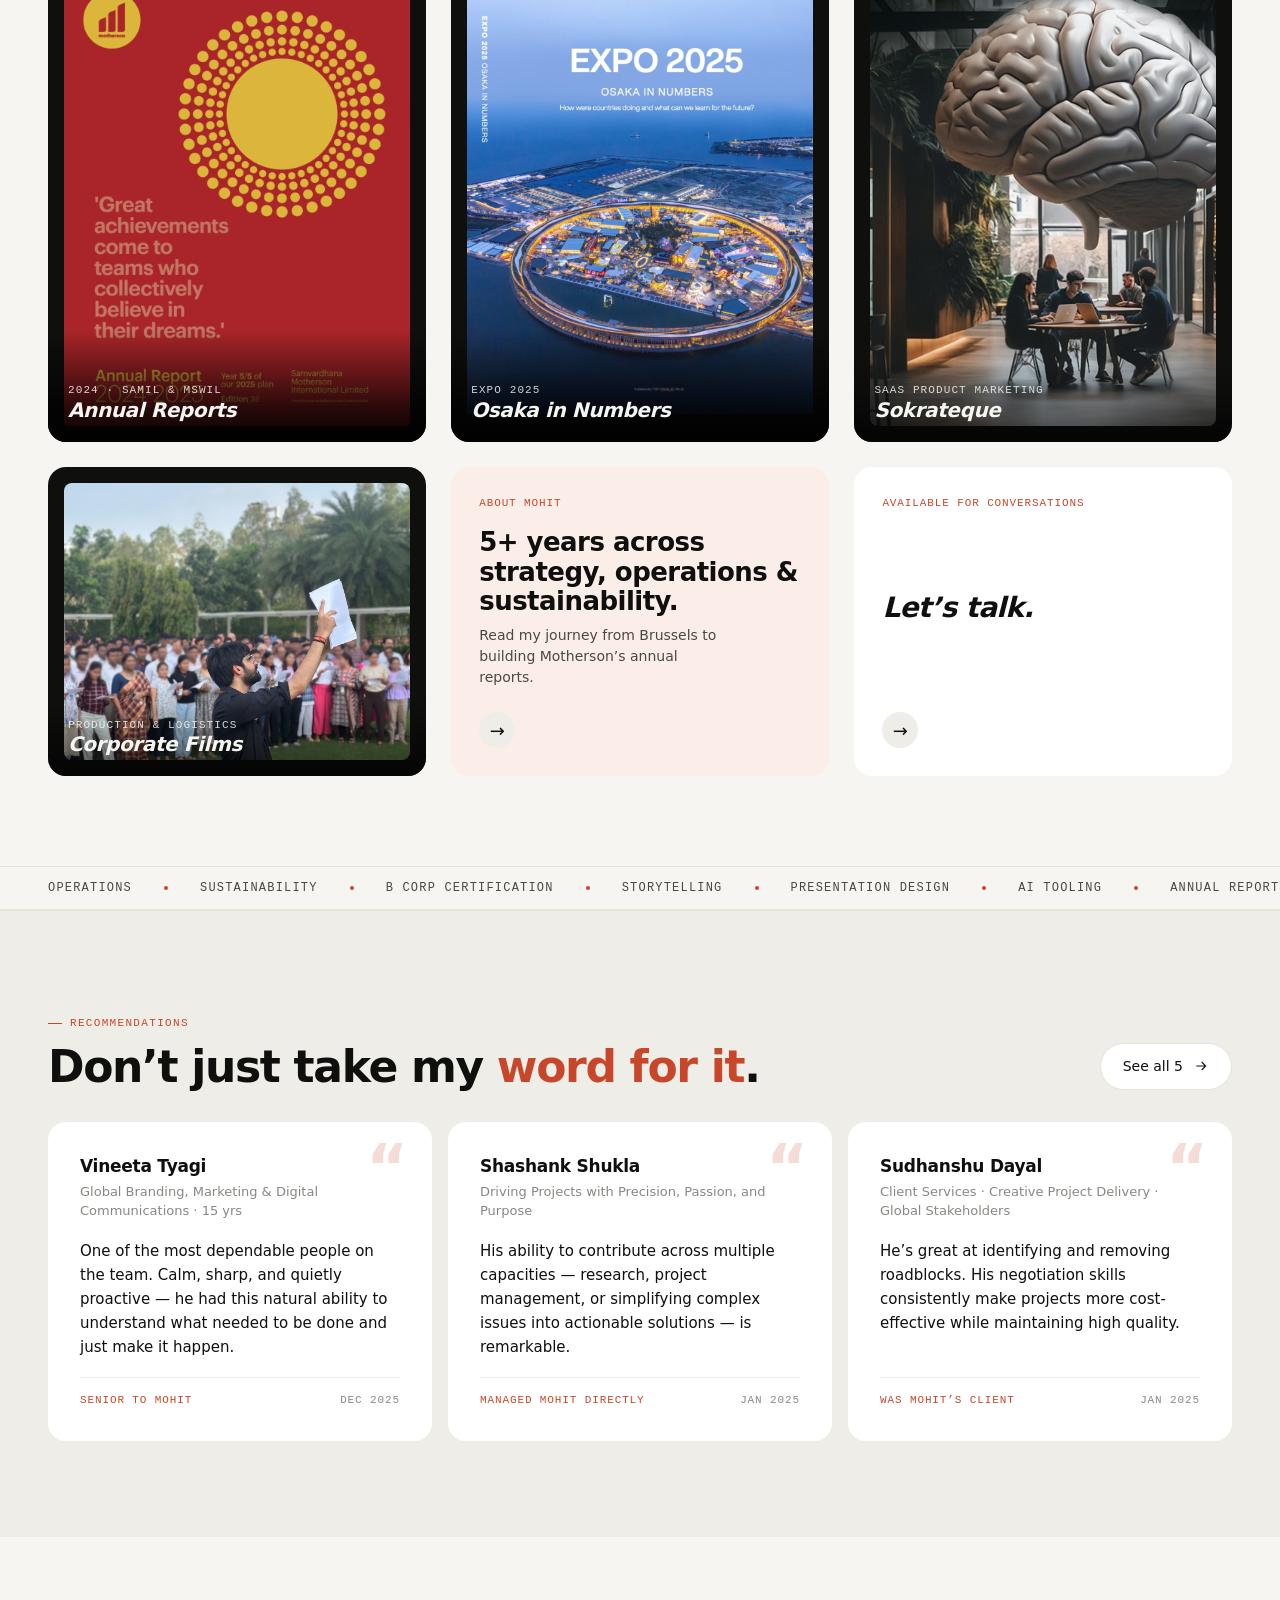
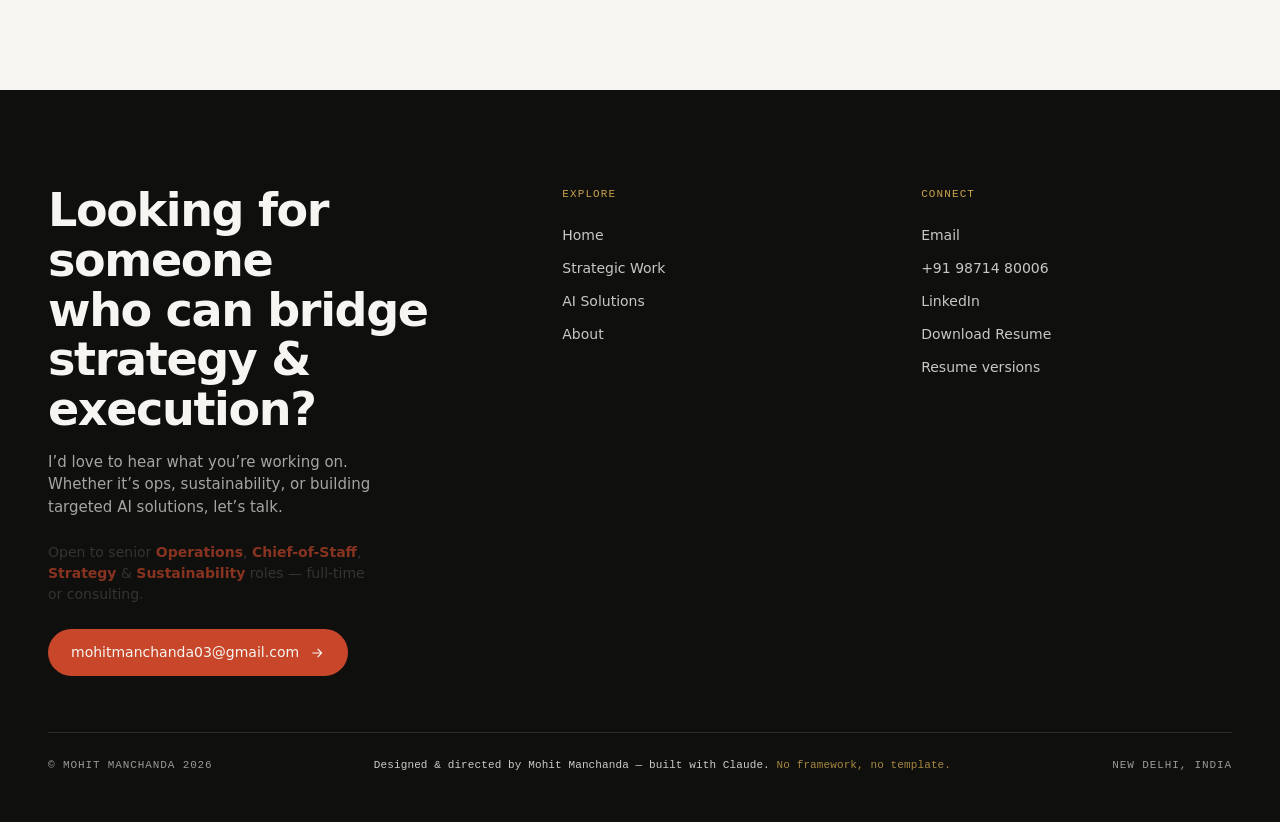
==== commit 90116b3d: "Hero intro: title card over a frosted page, then settle The headline now opens centred in the viewpo" ====
--- a/index.html
+++ b/index.html
@@ -19,7 +19,28 @@
   <meta name="twitter:title" content="Mohit Manchanda — Operations & strategy leader for complex, high-stakes work">
   <meta name="twitter:description" content="Senior Ops & Sustainability Manager. Leads the work for Motherson Group (~$14bn auto-components leader). Took THEY to Carbon Neutrality. Builds the AI tools the work needs.">
   <meta name="twitter:image" content="https://mohitmanchanda.me/images/og-image.jpg">
-  <script>document.documentElement.classList.add("motion");</script>
+  <script>
+    document.documentElement.classList.add("motion");
+    /* Hero intro (motion users only): the headline opens centred over a frosted
+       veil, plays the gap gesture, then settles into place. We add the class
+       pre-paint, hand the landing-spot deltas to CSS once the DOM exists, and
+       take the class off when the run is over. Inline (not script.js) so the
+       page can never get stuck mid-intro if the external script fails. */
+    (function () {
+      if (!matchMedia("(prefers-reduced-motion: no-preference)").matches) return;
+      var root = document.documentElement;
+      root.classList.add("intro");
+      var place = function () {
+        var h1 = document.querySelector(".tile-hero h1");
+        if (!h1 || window.scrollY > 50) { root.classList.remove("intro"); return; }
+        var r = h1.getBoundingClientRect();
+        root.style.setProperty("--intro-dx", ((innerWidth - r.width) / 2 - r.left).toFixed(1) + "px");
+        root.style.setProperty("--intro-dy", ((innerHeight - r.height) / 2 - r.top).toFixed(1) + "px");
+      };
+      if (document.readyState === "loading") addEventListener("DOMContentLoaded", place); else place();
+      setTimeout(function () { root.classList.remove("intro"); root.classList.add("intro-done"); }, 2900);
+    })();
+  </script>
 
   <link rel="stylesheet" href="style.css">
 </head>
--- a/style.css
+++ b/style.css
@@ -532,9 +532,9 @@
 }
 .tile-hero h1 .hero-period { display: inline-block; }
 @media (prefers-reduced-motion: no-preference) {
-  .motion .tile-hero h1 .gap-close { animation: gapClose 1.5s 0.55s both; }
-  .motion .tile-hero h1 .gap-close::before { animation: gapLine 1.5s 0.55s both; }
-  .motion .tile-hero h1 .hero-period { animation: periodStamp 0.4s cubic-bezier(.3, 1.6, .5, 1) 1.62s both; }
+  .motion .tile-hero h1 .gap-close { animation: gapClose 1.25s 0.45s both; }
+  .motion .tile-hero h1 .gap-close::before { animation: gapLine 1.25s 0.45s both; }
+  .motion .tile-hero h1 .hero-period { animation: periodStamp 0.4s cubic-bezier(.3, 1.6, .5, 1) 1.32s both; }
   @keyframes gapClose {
     0%, 30%   { width: 1.1em; animation-timing-function: cubic-bezier(.72, 0, .12, 1); }
     62%, 100% { width: 0.26em; }
@@ -550,6 +550,62 @@
     100% { transform: scale(1); opacity: 1; color: var(--text); }
   }
 }
+
+/* ---- Hero intro: title card over a frosted page, then settle ----
+   The headline materialises at viewport centre over a blurred veil, the gap
+   gesture plays on that stage (timings above), then the finished sentence
+   glides into its layout position as the page sharpens. `.intro` is set
+   pre-paint by index.html (motion users only), `--intro-dx/dy` are measured
+   there, and the class comes off at ~2.9s so everything returns to plain
+   document flow. Timeline: appear 0.05–0.5 · line 0.45–0.6 · gap snaps
+   0.82–1.22 · period stamps 1.32–1.72 · settle + unveil 1.8–2.45. */
+.intro body { overflow: hidden; }
+.intro body::before {
+  content: "";
+  position: fixed;
+  inset: 0;
+  z-index: 996;
+  background: color-mix(in srgb, var(--bg) 52%, transparent);
+  -webkit-backdrop-filter: blur(18px) saturate(1.05);
+  backdrop-filter: blur(18px) saturate(1.05);
+  pointer-events: none;
+  animation: veilOut 0.6s var(--ease) 1.8s both;
+}
+/* The title must float ABOVE the veil — freeze every ancestor property that
+   would create a stacking context (reveal opacity/translate, hover transform)
+   or clip the travelling headline (tile overflow), for the intro only. */
+.intro .tile-hero {
+  opacity: 1 !important;
+  translate: none !important;
+  transform: none !important;
+  transition: none !important;
+  overflow: visible !important;
+}
+.intro .tile-hero h1 {
+  position: relative;
+  z-index: 997;
+  transform: translate(var(--intro-dx, 0px), var(--intro-dy, 0px)) scale(1.08);
+  will-change: transform, opacity, filter;
+  animation:
+    introIn 0.45s var(--ease) 0.05s both,
+    introSettle 0.6s cubic-bezier(.3, .9, .2, 1) 1.85s both;
+}
+@keyframes introIn {
+  from { opacity: 0; filter: blur(6px); }
+  to   { opacity: 1; filter: blur(0); }
+}
+@keyframes introSettle {
+  from { transform: translate(var(--intro-dx, 0px), var(--intro-dy, 0px)) scale(1.08); }
+  to   { transform: none; }
+}
+@keyframes veilOut { to { opacity: 0; } }
+/* Failsafe: once the run is over (`.intro-done`, set at ~2.9s — all gesture
+   animations end by 2.45s), pin the resting states explicitly. If anything ever
+   prevents the keyframes from running, the headline still ends whole — gap at
+   word-space, hairline hidden, full stop present in text colour. */
+.intro-done .tile-hero h1 .gap-close { animation: none; width: 0.26em; }
+.intro-done .tile-hero h1 .gap-close::before { animation: none; opacity: 0; }
+.intro-done .tile-hero h1 .hero-period { animation: none; opacity: 1; transform: none; color: var(--text); }
 .tile-hero .hero-foot {
   display: flex;
   flex-direction: column;
